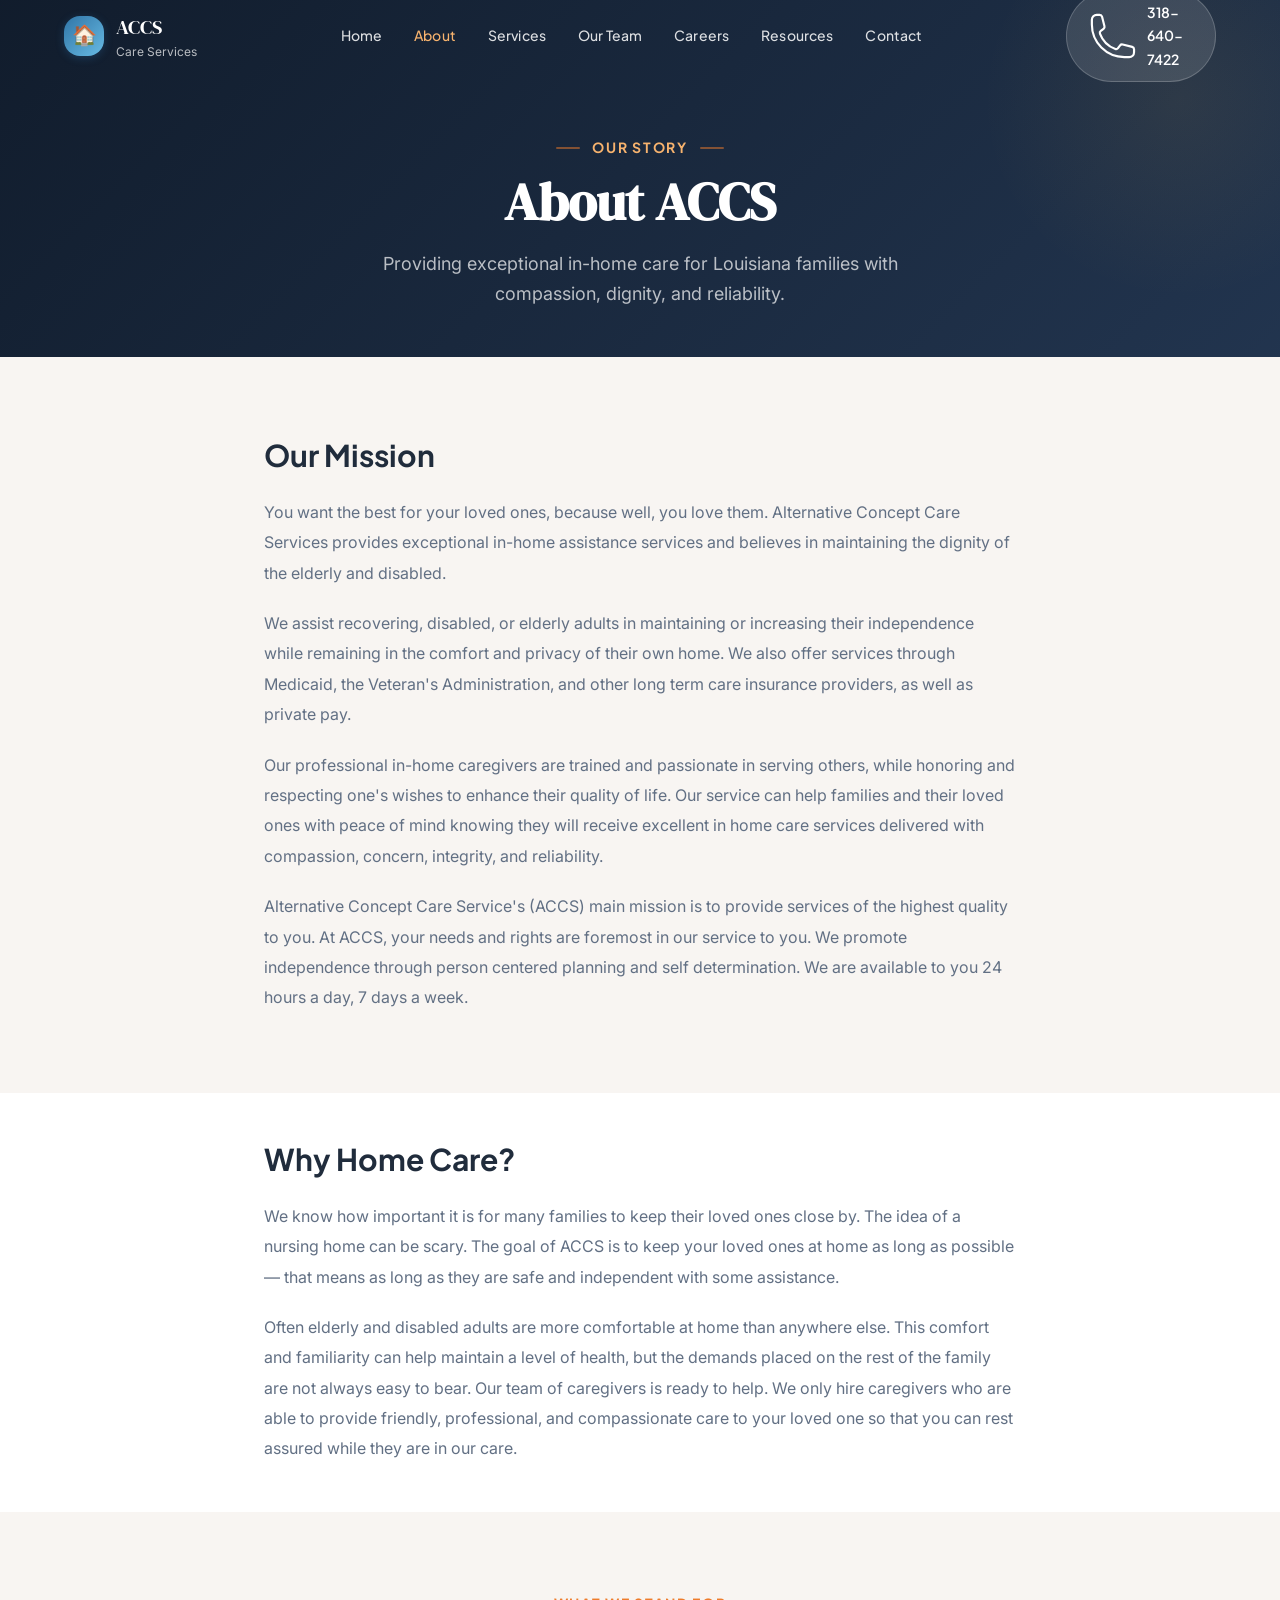
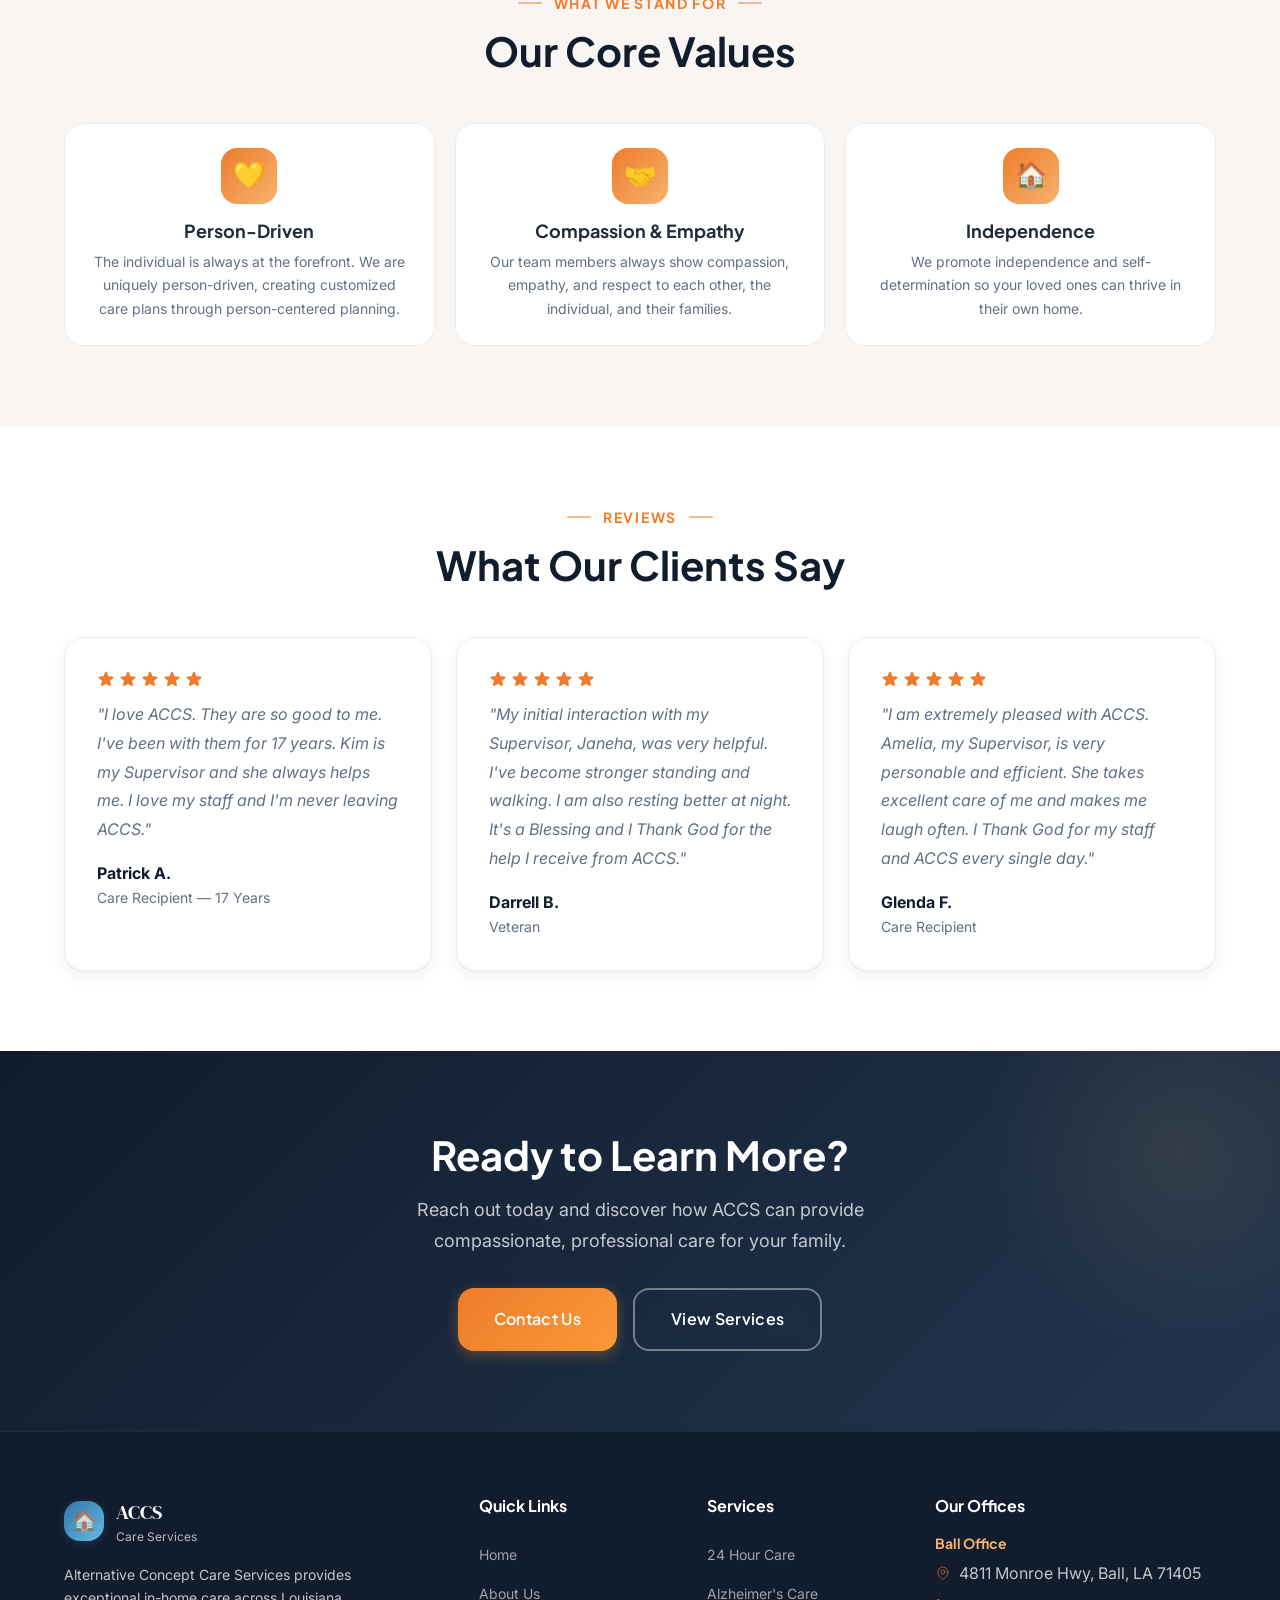
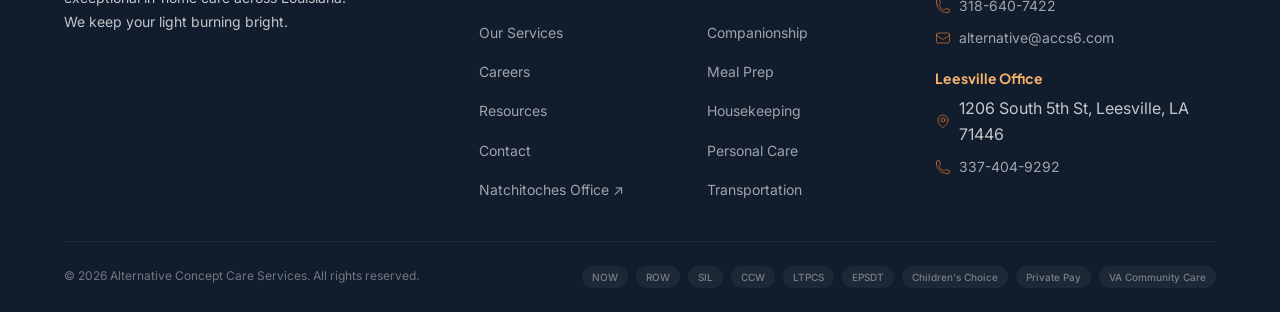
==== about.html @ 445f3207 "ACCS world-class web app rebuild - Lighthouse Warmth design system" ====
<!DOCTYPE html>
<html lang="en">
<head>
  <meta charset="UTF-8">
  <meta name="viewport" content="width=device-width, initial-scale=1.0, viewport-fit=cover">
  <meta name="apple-mobile-web-app-capable" content="yes">
  <meta name="apple-mobile-web-app-status-bar-style" content="black-translucent">
  <meta name="theme-color" content="#0f172a">
  <meta name="description" content="Learn about Alternative Concept Care Services — our mission, values, and commitment to providing exceptional in-home care across Louisiana.">
  <title>About Us | ACCS — Alternative Concept Care Services</title>
  <link rel="stylesheet" href="css/index.css">
  <link rel="stylesheet" href="css/components.css">
  <style>
    .ripple { position: absolute; border-radius: 50%; background: rgba(255,255,255,0.3); transform: scale(0); animation: ripple-anim 0.6s ease-out; pointer-events: none; }
    @keyframes ripple-anim { to { transform: scale(4); opacity: 0; } }
    .stagger-in { animation: fadeInUp 0.5s var(--ease-out) both; }
  </style>
</head>
<body>

  <!-- Page Hero -->
  <section class="page-hero">
    <div class="container">
      <div class="section-label" style="color: var(--warmth-light); justify-content: center;">Our Story</div>
      <h1>About ACCS</h1>
      <p>Providing exceptional in-home care for Louisiana families with compassion, dignity, and reliability.</p>
    </div>
  </section>

  <!-- Mission -->
  <section class="section">
    <div class="container" style="max-width: 800px;">
      <div class="reveal">
        <h2 style="font-size: var(--text-3xl); margin-bottom: var(--space-6);">Our Mission</h2>
        <p style="color: var(--text-secondary); line-height: 1.9; margin-bottom: var(--space-5);">
          You want the best for your loved ones, because well, you love them. Alternative Concept Care Services provides exceptional in-home assistance services and believes in maintaining the dignity of the elderly and disabled.
        </p>
        <p style="color: var(--text-secondary); line-height: 1.9; margin-bottom: var(--space-5);">
          We assist recovering, disabled, or elderly adults in maintaining or increasing their independence while remaining in the comfort and privacy of their own home. We also offer services through Medicaid, the Veteran's Administration, and other long term care insurance providers, as well as private pay.
        </p>
        <p style="color: var(--text-secondary); line-height: 1.9; margin-bottom: var(--space-5);">
          Our professional in-home caregivers are trained and passionate in serving others, while honoring and respecting one's wishes to enhance their quality of life. Our service can help families and their loved ones with peace of mind knowing they will receive excellent in home care services delivered with compassion, concern, integrity, and reliability.
        </p>
        <p style="color: var(--text-secondary); line-height: 1.9;">
          Alternative Concept Care Service's (ACCS) main mission is to provide services of the highest quality to you. At ACCS, your needs and rights are foremost in our service to you. We promote independence through person centered planning and self determination. We are available to you 24 hours a day, 7 days a week.
        </p>
      </div>
    </div>
  </section>

  <!-- Informational -->
  <section class="section-sm" style="background: var(--white);">
    <div class="container" style="max-width: 800px;">
      <div class="reveal">
        <h2 style="font-size: var(--text-3xl); margin-bottom: var(--space-6);">Why Home Care?</h2>
        <p style="color: var(--text-secondary); line-height: 1.9; margin-bottom: var(--space-5);">
          We know how important it is for many families to keep their loved ones close by. The idea of a nursing home can be scary. The goal of ACCS is to keep your loved ones at home as long as possible — that means as long as they are safe and independent with some assistance.
        </p>
        <p style="color: var(--text-secondary); line-height: 1.9;">
          Often elderly and disabled adults are more comfortable at home than anywhere else. This comfort and familiarity can help maintain a level of health, but the demands placed on the rest of the family are not always easy to bear. Our team of caregivers is ready to help. We only hire caregivers who are able to provide friendly, professional, and compassionate care to your loved one so that you can rest assured while they are in our care.
        </p>
      </div>
    </div>
  </section>

  <!-- Values -->
  <section class="section">
    <div class="container">
      <div class="section-header reveal">
        <div class="section-label">What We Stand For</div>
        <h2 class="section-title">Our Core Values</h2>
      </div>
      <div class="values-grid stagger-grid">
        <div class="value-card">
          <div class="value-icon">💛</div>
          <h3>Person-Driven</h3>
          <p>The individual is always at the forefront. We are uniquely person-driven, creating customized care plans through person-centered planning.</p>
        </div>
        <div class="value-card">
          <div class="value-icon">🤝</div>
          <h3>Compassion &amp; Empathy</h3>
          <p>Our team members always show compassion, empathy, and respect to each other, the individual, and their families.</p>
        </div>
        <div class="value-card">
          <div class="value-icon">🏠</div>
          <h3>Independence</h3>
          <p>We promote independence and self-determination so your loved ones can thrive in their own home.</p>
        </div>
      </div>
    </div>
  </section>

  <!-- Client Reviews -->
  <section class="section" style="background: var(--white);">
    <div class="container">
      <div class="section-header reveal">
        <div class="section-label">Reviews</div>
        <h2 class="section-title">What Our Clients Say</h2>
      </div>

      <div style="display: grid; grid-template-columns: repeat(auto-fit, minmax(300px, 1fr)); gap: var(--space-6);">
        <div class="card reveal">
          <div class="testimonial-stars" style="justify-content: flex-start; margin-bottom: var(--space-3);">
            <svg xmlns="http://www.w3.org/2000/svg" viewBox="0 0 24 24" fill="currentColor" width="18" height="18" style="color: var(--warmth);"><path d="M10.788 3.21c.448-1.077 1.976-1.077 2.424 0l2.082 5.007 5.404.433c1.164.093 1.636 1.545.749 2.305l-4.117 3.527 1.257 5.273c.271 1.136-.964 2.033-1.96 1.425L12 18.354 7.373 21.18c-.996.608-2.231-.29-1.96-1.425l1.257-5.273-4.117-3.527c-.887-.76-.415-2.212.749-2.305l5.404-.433 2.082-5.006z"/></svg>
            <svg xmlns="http://www.w3.org/2000/svg" viewBox="0 0 24 24" fill="currentColor" width="18" height="18" style="color: var(--warmth);"><path d="M10.788 3.21c.448-1.077 1.976-1.077 2.424 0l2.082 5.007 5.404.433c1.164.093 1.636 1.545.749 2.305l-4.117 3.527 1.257 5.273c.271 1.136-.964 2.033-1.96 1.425L12 18.354 7.373 21.18c-.996.608-2.231-.29-1.96-1.425l1.257-5.273-4.117-3.527c-.887-.76-.415-2.212.749-2.305l5.404-.433 2.082-5.006z"/></svg>
            <svg xmlns="http://www.w3.org/2000/svg" viewBox="0 0 24 24" fill="currentColor" width="18" height="18" style="color: var(--warmth);"><path d="M10.788 3.21c.448-1.077 1.976-1.077 2.424 0l2.082 5.007 5.404.433c1.164.093 1.636 1.545.749 2.305l-4.117 3.527 1.257 5.273c.271 1.136-.964 2.033-1.96 1.425L12 18.354 7.373 21.18c-.996.608-2.231-.29-1.96-1.425l1.257-5.273-4.117-3.527c-.887-.76-.415-2.212.749-2.305l5.404-.433 2.082-5.006z"/></svg>
            <svg xmlns="http://www.w3.org/2000/svg" viewBox="0 0 24 24" fill="currentColor" width="18" height="18" style="color: var(--warmth);"><path d="M10.788 3.21c.448-1.077 1.976-1.077 2.424 0l2.082 5.007 5.404.433c1.164.093 1.636 1.545.749 2.305l-4.117 3.527 1.257 5.273c.271 1.136-.964 2.033-1.96 1.425L12 18.354 7.373 21.18c-.996.608-2.231-.29-1.96-1.425l1.257-5.273-4.117-3.527c-.887-.76-.415-2.212.749-2.305l5.404-.433 2.082-5.006z"/></svg>
            <svg xmlns="http://www.w3.org/2000/svg" viewBox="0 0 24 24" fill="currentColor" width="18" height="18" style="color: var(--warmth);"><path d="M10.788 3.21c.448-1.077 1.976-1.077 2.424 0l2.082 5.007 5.404.433c1.164.093 1.636 1.545.749 2.305l-4.117 3.527 1.257 5.273c.271 1.136-.964 2.033-1.96 1.425L12 18.354 7.373 21.18c-.996.608-2.231-.29-1.96-1.425l1.257-5.273-4.117-3.527c-.887-.76-.415-2.212.749-2.305l5.404-.433 2.082-5.006z"/></svg>
          </div>
          <p style="font-style: italic; color: var(--text-secondary); line-height: 1.8; margin-bottom: var(--space-4);">"I love ACCS. They are so good to me. I've been with them for 17 years. Kim is my Supervisor and she always helps me. I love my staff and I'm never leaving ACCS."</p>
          <p style="font-weight: 700; color: var(--navy-deep);">Patrick A.</p>
          <p style="font-size: var(--text-sm); color: var(--text-secondary);">Care Recipient — 17 Years</p>
        </div>

        <div class="card reveal reveal-delay-1">
          <div class="testimonial-stars" style="justify-content: flex-start; margin-bottom: var(--space-3);">
            <svg xmlns="http://www.w3.org/2000/svg" viewBox="0 0 24 24" fill="currentColor" width="18" height="18" style="color: var(--warmth);"><path d="M10.788 3.21c.448-1.077 1.976-1.077 2.424 0l2.082 5.007 5.404.433c1.164.093 1.636 1.545.749 2.305l-4.117 3.527 1.257 5.273c.271 1.136-.964 2.033-1.96 1.425L12 18.354 7.373 21.18c-.996.608-2.231-.29-1.96-1.425l1.257-5.273-4.117-3.527c-.887-.76-.415-2.212.749-2.305l5.404-.433 2.082-5.006z"/></svg>
            <svg xmlns="http://www.w3.org/2000/svg" viewBox="0 0 24 24" fill="currentColor" width="18" height="18" style="color: var(--warmth);"><path d="M10.788 3.21c.448-1.077 1.976-1.077 2.424 0l2.082 5.007 5.404.433c1.164.093 1.636 1.545.749 2.305l-4.117 3.527 1.257 5.273c.271 1.136-.964 2.033-1.96 1.425L12 18.354 7.373 21.18c-.996.608-2.231-.29-1.96-1.425l1.257-5.273-4.117-3.527c-.887-.76-.415-2.212.749-2.305l5.404-.433 2.082-5.006z"/></svg>
            <svg xmlns="http://www.w3.org/2000/svg" viewBox="0 0 24 24" fill="currentColor" width="18" height="18" style="color: var(--warmth);"><path d="M10.788 3.21c.448-1.077 1.976-1.077 2.424 0l2.082 5.007 5.404.433c1.164.093 1.636 1.545.749 2.305l-4.117 3.527 1.257 5.273c.271 1.136-.964 2.033-1.96 1.425L12 18.354 7.373 21.18c-.996.608-2.231-.29-1.96-1.425l1.257-5.273-4.117-3.527c-.887-.76-.415-2.212.749-2.305l5.404-.433 2.082-5.006z"/></svg>
            <svg xmlns="http://www.w3.org/2000/svg" viewBox="0 0 24 24" fill="currentColor" width="18" height="18" style="color: var(--warmth);"><path d="M10.788 3.21c.448-1.077 1.976-1.077 2.424 0l2.082 5.007 5.404.433c1.164.093 1.636 1.545.749 2.305l-4.117 3.527 1.257 5.273c.271 1.136-.964 2.033-1.96 1.425L12 18.354 7.373 21.18c-.996.608-2.231-.29-1.96-1.425l1.257-5.273-4.117-3.527c-.887-.76-.415-2.212.749-2.305l5.404-.433 2.082-5.006z"/></svg>
            <svg xmlns="http://www.w3.org/2000/svg" viewBox="0 0 24 24" fill="currentColor" width="18" height="18" style="color: var(--warmth);"><path d="M10.788 3.21c.448-1.077 1.976-1.077 2.424 0l2.082 5.007 5.404.433c1.164.093 1.636 1.545.749 2.305l-4.117 3.527 1.257 5.273c.271 1.136-.964 2.033-1.96 1.425L12 18.354 7.373 21.18c-.996.608-2.231-.29-1.96-1.425l1.257-5.273-4.117-3.527c-.887-.76-.415-2.212.749-2.305l5.404-.433 2.082-5.006z"/></svg>
          </div>
          <p style="font-style: italic; color: var(--text-secondary); line-height: 1.8; margin-bottom: var(--space-4);">"My initial interaction with my Supervisor, Janeha, was very helpful. I've become stronger standing and walking. I am also resting better at night. It's a Blessing and I Thank God for the help I receive from ACCS."</p>
          <p style="font-weight: 700; color: var(--navy-deep);">Darrell B.</p>
          <p style="font-size: var(--text-sm); color: var(--text-secondary);">Veteran</p>
        </div>

        <div class="card reveal reveal-delay-2">
          <div class="testimonial-stars" style="justify-content: flex-start; margin-bottom: var(--space-3);">
            <svg xmlns="http://www.w3.org/2000/svg" viewBox="0 0 24 24" fill="currentColor" width="18" height="18" style="color: var(--warmth);"><path d="M10.788 3.21c.448-1.077 1.976-1.077 2.424 0l2.082 5.007 5.404.433c1.164.093 1.636 1.545.749 2.305l-4.117 3.527 1.257 5.273c.271 1.136-.964 2.033-1.96 1.425L12 18.354 7.373 21.18c-.996.608-2.231-.29-1.96-1.425l1.257-5.273-4.117-3.527c-.887-.76-.415-2.212.749-2.305l5.404-.433 2.082-5.006z"/></svg>
            <svg xmlns="http://www.w3.org/2000/svg" viewBox="0 0 24 24" fill="currentColor" width="18" height="18" style="color: var(--warmth);"><path d="M10.788 3.21c.448-1.077 1.976-1.077 2.424 0l2.082 5.007 5.404.433c1.164.093 1.636 1.545.749 2.305l-4.117 3.527 1.257 5.273c.271 1.136-.964 2.033-1.96 1.425L12 18.354 7.373 21.18c-.996.608-2.231-.29-1.96-1.425l1.257-5.273-4.117-3.527c-.887-.76-.415-2.212.749-2.305l5.404-.433 2.082-5.006z"/></svg>
            <svg xmlns="http://www.w3.org/2000/svg" viewBox="0 0 24 24" fill="currentColor" width="18" height="18" style="color: var(--warmth);"><path d="M10.788 3.21c.448-1.077 1.976-1.077 2.424 0l2.082 5.007 5.404.433c1.164.093 1.636 1.545.749 2.305l-4.117 3.527 1.257 5.273c.271 1.136-.964 2.033-1.96 1.425L12 18.354 7.373 21.18c-.996.608-2.231-.29-1.96-1.425l1.257-5.273-4.117-3.527c-.887-.76-.415-2.212.749-2.305l5.404-.433 2.082-5.006z"/></svg>
            <svg xmlns="http://www.w3.org/2000/svg" viewBox="0 0 24 24" fill="currentColor" width="18" height="18" style="color: var(--warmth);"><path d="M10.788 3.21c.448-1.077 1.976-1.077 2.424 0l2.082 5.007 5.404.433c1.164.093 1.636 1.545.749 2.305l-4.117 3.527 1.257 5.273c.271 1.136-.964 2.033-1.96 1.425L12 18.354 7.373 21.18c-.996.608-2.231-.29-1.96-1.425l1.257-5.273-4.117-3.527c-.887-.76-.415-2.212.749-2.305l5.404-.433 2.082-5.006z"/></svg>
            <svg xmlns="http://www.w3.org/2000/svg" viewBox="0 0 24 24" fill="currentColor" width="18" height="18" style="color: var(--warmth);"><path d="M10.788 3.21c.448-1.077 1.976-1.077 2.424 0l2.082 5.007 5.404.433c1.164.093 1.636 1.545.749 2.305l-4.117 3.527 1.257 5.273c.271 1.136-.964 2.033-1.96 1.425L12 18.354 7.373 21.18c-.996.608-2.231-.29-1.96-1.425l1.257-5.273-4.117-3.527c-.887-.76-.415-2.212.749-2.305l5.404-.433 2.082-5.006z"/></svg>
          </div>
          <p style="font-style: italic; color: var(--text-secondary); line-height: 1.8; margin-bottom: var(--space-4);">"I am extremely pleased with ACCS. Amelia, my Supervisor, is very personable and efficient. She takes excellent care of me and makes me laugh often. I Thank God for my staff and ACCS every single day."</p>
          <p style="font-weight: 700; color: var(--navy-deep);">Glenda F.</p>
          <p style="font-size: var(--text-sm); color: var(--text-secondary);">Care Recipient</p>
        </div>
      </div>
    </div>
  </section>

  <!-- CTA -->
  <section class="section cta-section">
    <div class="container">
      <div class="cta-content reveal">
        <h2>Ready to Learn More?</h2>
        <p>Reach out today and discover how ACCS can provide compassionate, professional care for your family.</p>
        <div class="cta-actions">
          <a href="contact.html" class="btn btn-primary btn-lg">Contact Us</a>
          <a href="services.html" class="btn btn-outline btn-lg">View Services</a>
        </div>
      </div>
    </div>
  </section>

  <script src="js/components.js"></script>
  <script src="js/animations.js"></script>
  <script src="js/app.js"></script>
</body>
</html>
---- css/index.css ----
/* ========================================================================
   ACCS Design System — "Lighthouse Warmth"
   Alternative Concept Care Services
   ======================================================================== */

/* ── Google Fonts ──────────────────────────────────────────────────────── */
@import url('https://fonts.googleapis.com/css2?family=DM+Serif+Display:ital@0;1&family=Inter:wght@300;400;500;600;700&family=Plus+Jakarta+Sans:wght@400;500;600;700;800&display=swap');

/* ── Design Tokens ─────────────────────────────────────────────────────── */
:root {
  /* Color Palette */
  --navy-deep:       hsl(215, 45%, 12%);
  --navy:            hsl(215, 40%, 22%);
  --navy-mid:        hsl(215, 38%, 30%);
  --ocean:           hsl(205, 55%, 42%);
  --ocean-light:     hsl(205, 55%, 52%);
  --sky:             hsl(200, 70%, 65%);
  --sky-light:       hsl(200, 70%, 80%);
  --warmth:          hsl(25, 85%, 55%);
  --warmth-light:    hsl(30, 90%, 70%);
  --warmth-glow:     hsl(30, 95%, 60%);
  --cream:           hsl(35, 30%, 96%);
  --cream-warm:      hsl(30, 25%, 93%);
  --white:           hsl(0, 0%, 100%);
  --text-primary:    hsl(215, 30%, 18%);
  --text-secondary:  hsl(215, 15%, 45%);
  --text-light:      hsl(215, 10%, 60%);
  --border:          hsl(215, 15%, 88%);
  --border-light:    hsl(215, 10%, 93%);
  --success:         hsl(155, 60%, 40%);
  --error:           hsl(0, 70%, 55%);

  /* Surfaces */
  --surface-glass:   rgba(255, 255, 255, 0.72);
  --surface-glass-dark: rgba(15, 23, 42, 0.75);
  --surface-card:    var(--white);
  --surface-page:    var(--cream);

  /* Typography */
  --font-display:    'DM Serif Display', Georgia, serif;
  --font-heading:    'Plus Jakarta Sans', system-ui, -apple-system, sans-serif;
  --font-body:       'Inter', system-ui, -apple-system, sans-serif;

  /* Type Scale (fluid) */
  --text-xs:    clamp(0.7rem, 0.65rem + 0.25vw, 0.75rem);
  --text-sm:    clamp(0.8rem, 0.75rem + 0.25vw, 0.875rem);
  --text-base:  clamp(0.9rem, 0.85rem + 0.25vw, 1rem);
  --text-lg:    clamp(1rem, 0.95rem + 0.35vw, 1.125rem);
  --text-xl:    clamp(1.15rem, 1rem + 0.5vw, 1.25rem);
  --text-2xl:   clamp(1.35rem, 1.1rem + 0.8vw, 1.5rem);
  --text-3xl:   clamp(1.6rem, 1.2rem + 1.2vw, 1.875rem);
  --text-4xl:   clamp(2rem, 1.4rem + 1.8vw, 2.5rem);
  --text-5xl:   clamp(2.5rem, 1.6rem + 2.5vw, 3.25rem);
  --text-hero:  clamp(2.8rem, 1.8rem + 3vw, 4rem);

  /* Spacing */
  --space-1:  0.25rem;
  --space-2:  0.5rem;
  --space-3:  0.75rem;
  --space-4:  1rem;
  --space-5:  1.25rem;
  --space-6:  1.5rem;
  --space-8:  2rem;
  --space-10: 2.5rem;
  --space-12: 3rem;
  --space-16: 4rem;
  --space-20: 5rem;
  --space-24: 6rem;

  /* Borders */
  --radius-sm:  0.375rem;
  --radius-md:  0.625rem;
  --radius-lg:  1rem;
  --radius-xl:  1.25rem;
  --radius-2xl: 1.5rem;
  --radius-full: 9999px;

  /* Shadows */
  --shadow-xs:   0 1px 2px rgba(0,0,0,0.04);
  --shadow-sm:   0 1px 3px rgba(0,0,0,0.06), 0 1px 2px rgba(0,0,0,0.04);
  --shadow-md:   0 4px 6px -1px rgba(0,0,0,0.07), 0 2px 4px -1px rgba(0,0,0,0.04);
  --shadow-lg:   0 10px 15px -3px rgba(0,0,0,0.08), 0 4px 6px -2px rgba(0,0,0,0.04);
  --shadow-xl:   0 20px 25px -5px rgba(0,0,0,0.08), 0 10px 10px -5px rgba(0,0,0,0.03);
  --shadow-2xl:  0 25px 50px -12px rgba(0,0,0,0.15);
  --shadow-glow: 0 0 30px rgba(230, 140, 50, 0.2);
  --shadow-card: 0 1px 3px rgba(0,0,0,0.04), 0 6px 16px rgba(0,0,0,0.06);

  /* Transitions */
  --ease-out:   cubic-bezier(0.16, 1, 0.3, 1);
  --ease-in-out: cubic-bezier(0.65, 0, 0.35, 1);
  --ease-spring: cubic-bezier(0.34, 1.56, 0.64, 1);
  --duration-fast: 150ms;
  --duration-base: 250ms;
  --duration-slow: 400ms;
  --duration-slower: 600ms;

  /* Z-Index */
  --z-base:    1;
  --z-dropdown: 100;
  --z-sticky:  200;
  --z-overlay: 300;
  --z-modal:   400;
  --z-toast:   500;

  /* Layout */
  --container-max: 1200px;
  --container-narrow: 800px;
  --header-height: 72px;
  --tab-bar-height: 76px;
}

/* ── CSS Reset ─────────────────────────────────────────────────────────── */
*,
*::before,
*::after {
  margin: 0;
  padding: 0;
  box-sizing: border-box;
}

html {
  scroll-behavior: smooth;
  -webkit-text-size-adjust: 100%;
  -webkit-tap-highlight-color: transparent;
  scroll-padding-top: calc(var(--header-height) + 16px);
}

body {
  font-family: var(--font-body);
  font-size: var(--text-base);
  line-height: 1.65;
  color: var(--text-primary);
  background: var(--surface-page);
  -webkit-font-smoothing: antialiased;
  -moz-osx-font-smoothing: grayscale;
  overflow-x: hidden;
  min-height: 100vh;
  min-height: 100dvh;
}

/* Safe areas for notched devices */
body {
  padding-top: env(safe-area-inset-top);
  padding-left: env(safe-area-inset-left);
  padding-right: env(safe-area-inset-right);
}

img, video, svg {
  display: block;
  max-width: 100%;
  height: auto;
}

a {
  color: inherit;
  text-decoration: none;
}

button, input, textarea, select {
  font: inherit;
  color: inherit;
  border: none;
  background: none;
  outline: none;
}

button {
  cursor: pointer;
}

ul, ol {
  list-style: none;
}

h1, h2, h3, h4, h5, h6 {
  font-family: var(--font-heading);
  font-weight: 700;
  line-height: 1.2;
  color: var(--text-primary);
}

/* ── Typography ────────────────────────────────────────────────────────── */
.text-display {
  font-family: var(--font-display);
  font-weight: 400;
}

.text-brand {
  font-family: var(--font-display);
  background: linear-gradient(135deg, var(--ocean) 0%, var(--sky) 100%);
  -webkit-background-clip: text;
  -webkit-text-fill-color: transparent;
  background-clip: text;
}

.text-gradient {
  background: linear-gradient(135deg, var(--warmth) 0%, var(--warmth-light) 100%);
  -webkit-background-clip: text;
  -webkit-text-fill-color: transparent;
  background-clip: text;
}

/* ── Layout Utilities ──────────────────────────────────────────────────── */
.container {
  width: 100%;
  max-width: var(--container-max);
  margin: 0 auto;
  padding: 0 var(--space-6);
}

.container-narrow {
  max-width: var(--container-narrow);
}

.section {
  padding: var(--space-20) 0;
}

.section-sm {
  padding: var(--space-12) 0;
}

.section-lg {
  padding: var(--space-24) 0;
}

/* ── Section Header ────────────────────────────────────────────────────── */
.section-header {
  text-align: center;
  max-width: 680px;
  margin: 0 auto var(--space-12);
}

.section-label {
  font-family: var(--font-heading);
  font-size: var(--text-sm);
  font-weight: 700;
  text-transform: uppercase;
  letter-spacing: 0.12em;
  color: var(--warmth);
  margin-bottom: var(--space-3);
  display: flex;
  align-items: center;
  justify-content: center;
  gap: var(--space-3);
}

.section-label::before,
.section-label::after {
  content: '';
  width: 24px;
  height: 2px;
  background: var(--warmth);
  border-radius: 2px;
  opacity: 0.5;
}

.section-title {
  font-size: var(--text-4xl);
  margin-bottom: var(--space-4);
  color: var(--navy-deep);
}

.section-subtitle {
  font-size: var(--text-lg);
  color: var(--text-secondary);
  max-width: 540px;
  margin: 0 auto;
  line-height: 1.7;
}

/* Light section header for dark backgrounds */
.section-header-light .section-title {
  color: var(--white);
}

.section-header-light .section-subtitle {
  color: var(--sky-light);
}

/* ── Buttons ───────────────────────────────────────────────────────────── */
.btn {
  display: inline-flex;
  align-items: center;
  justify-content: center;
  gap: var(--space-2);
  padding: 14px 28px;
  font-family: var(--font-heading);
  font-size: var(--text-sm);
  font-weight: 600;
  letter-spacing: 0.02em;
  border-radius: var(--radius-lg);
  transition: all var(--duration-base) var(--ease-out);
  position: relative;
  overflow: hidden;
  min-height: 48px;
  white-space: nowrap;
}

.btn::after {
  content: '';
  position: absolute;
  inset: 0;
  background: white;
  opacity: 0;
  transition: opacity var(--duration-fast);
}

.btn:active::after {
  opacity: 0.15;
}

.btn-primary {
  background: linear-gradient(135deg, var(--warmth) 0%, var(--warmth-glow) 100%);
  color: var(--white);
  box-shadow: 0 4px 14px rgba(230, 140, 50, 0.35);
}

.btn-primary:hover {
  transform: translateY(-2px);
  box-shadow: 0 6px 20px rgba(230, 140, 50, 0.45);
}

.btn-secondary {
  background: var(--navy);
  color: var(--white);
  box-shadow: var(--shadow-md);
}

.btn-secondary:hover {
  background: var(--navy-mid);
  transform: translateY(-2px);
  box-shadow: var(--shadow-lg);
}

.btn-outline {
  border: 2px solid rgba(255, 255, 255, 0.4);
  color: var(--white);
  backdrop-filter: blur(8px);
}

.btn-outline:hover {
  border-color: var(--white);
  background: rgba(255, 255, 255, 0.1);
  transform: translateY(-2px);
}

.btn-outline-dark {
  border: 2px solid var(--border);
  color: var(--text-primary);
}

.btn-outline-dark:hover {
  border-color: var(--ocean);
  color: var(--ocean);
  transform: translateY(-2px);
}

.btn-ghost {
  color: var(--ocean);
  padding: 14px 16px;
}

.btn-ghost:hover {
  background: rgba(45, 120, 180, 0.08);
}

.btn-sm {
  padding: 10px 20px;
  font-size: var(--text-xs);
  min-height: 40px;
}

.btn-lg {
  padding: 16px 36px;
  font-size: var(--text-base);
  min-height: 54px;
}

.btn-icon {
  width: 48px;
  height: 48px;
  padding: 0;
  border-radius: var(--radius-full);
}

/* ── Cards ─────────────────────────────────────────────────────────────── */
.card {
  background: var(--surface-card);
  border-radius: var(--radius-xl);
  padding: var(--space-8);
  box-shadow: var(--shadow-card);
  transition: all var(--duration-base) var(--ease-out);
  border: 1px solid var(--border-light);
}

.card:hover {
  transform: translateY(-4px);
  box-shadow: var(--shadow-xl);
}

.card-glass {
  background: var(--surface-glass);
  backdrop-filter: blur(20px);
  -webkit-backdrop-filter: blur(20px);
  border: 1px solid rgba(255, 255, 255, 0.2);
}

.card-dark {
  background: var(--navy);
  border-color: rgba(255, 255, 255, 0.08);
  color: var(--white);
}

/* ── Forms ─────────────────────────────────────────────────────────────── */
.form-group {
  margin-bottom: var(--space-5);
}

.form-label {
  display: block;
  font-family: var(--font-heading);
  font-size: var(--text-sm);
  font-weight: 600;
  color: var(--text-primary);
  margin-bottom: var(--space-2);
}

.form-input,
.form-textarea,
.form-select {
  width: 100%;
  padding: 14px 16px;
  font-size: var(--text-base);
  background: var(--white);
  border: 2px solid var(--border);
  border-radius: var(--radius-lg);
  transition: all var(--duration-fast);
  -webkit-appearance: none;
  appearance: none;
}

.form-input:focus,
.form-textarea:focus,
.form-select:focus {
  border-color: var(--ocean);
  box-shadow: 0 0 0 4px rgba(45, 120, 180, 0.12);
}

.form-textarea {
  resize: vertical;
  min-height: 120px;
}

.form-select {
  background-image: url("data:image/svg+xml,%3Csvg xmlns='http://www.w3.org/2000/svg' width='24' height='24' viewBox='0 0 24 24' fill='none' stroke='%236b7280' stroke-width='2' stroke-linecap='round' stroke-linejoin='round'%3E%3Cpath d='m6 9 6 6 6-6'/%3E%3C/svg%3E");
  background-repeat: no-repeat;
  background-position: right 12px center;
  background-size: 18px;
  padding-right: 42px;
}

/* ── Animations ────────────────────────────────────────────────────────── */
@keyframes fadeInUp {
  from {
    opacity: 0;
    transform: translateY(24px);
  }
  to {
    opacity: 1;
    transform: translateY(0);
  }
}

@keyframes fadeIn {
  from { opacity: 0; }
  to { opacity: 1; }
}

@keyframes slideInRight {
  from {
    opacity: 0;
    transform: translateX(40px);
  }
  to {
    opacity: 1;
    transform: translateX(0);
  }
}

@keyframes pulse-glow {
  0%, 100% {
    box-shadow: 0 0 20px rgba(230, 140, 50, 0.2);
  }
  50% {
    box-shadow: 0 0 40px rgba(230, 140, 50, 0.4);
  }
}

@keyframes beacon {
  0%, 100% {
    opacity: 0.3;
    transform: scale(1);
  }
  50% {
    opacity: 0.6;
    transform: scale(1.1);
  }
}

@keyframes float {
  0%, 100% { transform: translateY(0); }
  50% { transform: translateY(-8px); }
}

@keyframes count-up {
  from { opacity: 0; transform: translateY(10px); }
  to { opacity: 1; transform: translateY(0); }
}

/* Reveal on scroll */
.reveal {
  opacity: 0;
  transform: translateY(30px);
  transition: opacity var(--duration-slower) var(--ease-out),
              transform var(--duration-slower) var(--ease-out);
}

.reveal.revealed {
  opacity: 1;
  transform: translateY(0);
}

.reveal-delay-1 { transition-delay: 100ms; }
.reveal-delay-2 { transition-delay: 200ms; }
.reveal-delay-3 { transition-delay: 300ms; }
.reveal-delay-4 { transition-delay: 400ms; }
.reveal-delay-5 { transition-delay: 500ms; }
.reveal-delay-6 { transition-delay: 600ms; }

/* ── Utility Classes ───────────────────────────────────────────────────── */
.sr-only {
  position: absolute;
  width: 1px;
  height: 1px;
  padding: 0;
  margin: -1px;
  overflow: hidden;
  clip: rect(0, 0, 0, 0);
  white-space: nowrap;
  border: 0;
}

.text-center { text-align: center; }
.text-left { text-align: left; }

.flex { display: flex; }
.flex-col { flex-direction: column; }
.flex-wrap { flex-wrap: wrap; }
.items-center { align-items: center; }
.justify-center { justify-content: center; }
.justify-between { justify-content: space-between; }
.gap-2 { gap: var(--space-2); }
.gap-3 { gap: var(--space-3); }
.gap-4 { gap: var(--space-4); }
.gap-6 { gap: var(--space-6); }
.gap-8 { gap: var(--space-8); }

/* ── Responsive Breakpoints ────────────────────────────────────────────── */
/* Mobile-first: base styles are mobile
   sm: 480px  — larger phones
   md: 768px  — tablets / landscape phones
   lg: 1024px — small desktops
   xl: 1280px — large desktops
*/

/* Bottom bar spacing for mobile */
@media (max-width: 767px) {
  body {
    padding-bottom: calc(var(--tab-bar-height) + env(safe-area-inset-bottom, 0px));
  }
  
  .section {
    padding: var(--space-12) 0;
  }
  
  .container {
    padding: 0 var(--space-4);
  }
}

@media (min-width: 768px) {
  .section {
    padding: var(--space-16) 0;
  }
}

@media (min-width: 1024px) {
  .section {
    padding: var(--space-20) 0;
  }
}
---- css/components.css ----
/* ========================================================================
   ACCS Components — Shared UI Components
   ======================================================================== */

/* ── Header / Desktop Nav ──────────────────────────────────────────────── */
.site-header {
  position: fixed;
  top: 0;
  left: 0;
  right: 0;
  height: var(--header-height);
  z-index: var(--z-sticky);
  transition: all var(--duration-base) var(--ease-out);
}

.site-header.scrolled {
  background: var(--surface-glass);
  backdrop-filter: blur(20px) saturate(180%);
  -webkit-backdrop-filter: blur(20px) saturate(180%);
  border-bottom: 1px solid rgba(255, 255, 255, 0.15);
  box-shadow: var(--shadow-sm);
}

.site-header.scrolled .header-inner {
  height: 60px;
}

.header-inner {
  max-width: var(--container-max);
  margin: 0 auto;
  padding: 0 var(--space-6);
  height: var(--header-height);
  display: flex;
  align-items: center;
  justify-content: space-between;
  transition: height var(--duration-base) var(--ease-out);
}

/* Logo */
.logo {
  display: flex;
  align-items: center;
  gap: var(--space-3);
  z-index: 10;
}

.logo-icon {
  width: 40px;
  height: 40px;
  background: linear-gradient(135deg, var(--ocean) 0%, var(--sky) 100%);
  border-radius: var(--radius-lg);
  display: flex;
  align-items: center;
  justify-content: center;
  font-size: 20px;
  box-shadow: 0 2px 8px rgba(45, 120, 180, 0.3);
}

.logo-text {
  font-family: var(--font-display);
  font-size: var(--text-xl);
  color: var(--white);
  transition: color var(--duration-base);
}

.site-header.scrolled .logo-text {
  color: var(--navy-deep);
}

.logo-sub {
  font-family: var(--font-body);
  font-size: var(--text-xs);
  color: rgba(255, 255, 255, 0.7);
  margin-top: -2px;
  display: block;
  font-weight: 400;
}

.site-header.scrolled .logo-sub {
  color: var(--text-secondary);
}

/* Desktop Navigation */
.desktop-nav {
  display: none;
  align-items: center;
  gap: var(--space-1);
}

.desktop-nav a {
  font-family: var(--font-heading);
  font-size: var(--text-sm);
  font-weight: 500;
  color: rgba(255, 255, 255, 0.85);
  padding: 8px 14px;
  border-radius: var(--radius-md);
  transition: all var(--duration-fast);
  letter-spacing: 0.01em;
}

.desktop-nav a:hover {
  color: var(--white);
  background: rgba(255, 255, 255, 0.1);
}

.desktop-nav a.active {
  color: var(--warmth-light);
}

.site-header.scrolled .desktop-nav a {
  color: var(--text-secondary);
}

.site-header.scrolled .desktop-nav a:hover {
  color: var(--navy-deep);
  background: rgba(0, 0, 0, 0.04);
}

.site-header.scrolled .desktop-nav a.active {
  color: var(--warmth);
}

.header-cta {
  display: none;
}

.header-phone {
  display: none;
}

@media (min-width: 1024px) {
  .desktop-nav {
    display: flex;
  }
  
  .header-cta {
    display: inline-flex;
  }

  .header-phone {
    display: flex;
    align-items: center;
    gap: var(--space-2);
    font-family: var(--font-heading);
    font-size: var(--text-sm);
    font-weight: 600;
    color: var(--white);
    padding: 10px 20px;
    border-radius: var(--radius-full);
    background: rgba(255, 255, 255, 0.12);
    border: 1px solid rgba(255, 255, 255, 0.2);
    transition: all var(--duration-base) var(--ease-out);
  }

  .header-phone:hover {
    background: var(--warmth);
    border-color: var(--warmth);
    box-shadow: 0 4px 14px rgba(230, 140, 50, 0.35);
  }

  .site-header.scrolled .header-phone {
    background: var(--warmth);
    color: var(--white);
    border-color: var(--warmth);
  }

  .site-header.scrolled .header-phone:hover {
    background: var(--warmth-glow);
    transform: translateY(-1px);
  }
}

/* ── Mobile Bottom Tab Bar ─────────────────────────────────────────────── */
.tab-bar {
  position: fixed;
  bottom: 0;
  left: 0;
  right: 0;
  height: var(--tab-bar-height);
  padding-bottom: env(safe-area-inset-bottom, 0px);
  background: var(--surface-glass);
  backdrop-filter: blur(24px) saturate(180%);
  -webkit-backdrop-filter: blur(24px) saturate(180%);
  border-top: 1px solid rgba(0, 0, 0, 0.06);
  z-index: var(--z-sticky);
  display: flex;
  align-items: center;
  justify-content: space-around;
  padding-left: env(safe-area-inset-left, 0px);
  padding-right: env(safe-area-inset-right, 0px);
}

.tab-bar-item {
  display: flex;
  flex-direction: column;
  align-items: center;
  gap: 3px;
  padding: 6px 12px;
  font-size: 10px;
  font-family: var(--font-heading);
  font-weight: 500;
  color: var(--text-light);
  transition: color var(--duration-fast);
  -webkit-tap-highlight-color: transparent;
  min-width: 60px;
  text-decoration: none;
}

.tab-bar-item svg {
  width: 24px;
  height: 24px;
  stroke-width: 1.75;
  transition: all var(--duration-fast);
}

.tab-bar-item.active {
  color: var(--warmth);
}

.tab-bar-item.active svg {
  stroke: var(--warmth);
  filter: drop-shadow(0 0 6px rgba(230, 140, 50, 0.4));
}

@media (min-width: 768px) {
  .tab-bar {
    display: none;
  }
}

/* ── Mobile Floating Call Button ───────────────────────────────────────── */
.fab-call {
  position: fixed;
  bottom: calc(var(--tab-bar-height) + env(safe-area-inset-bottom, 0px) + 16px);
  right: 16px;
  width: 56px;
  height: 56px;
  border-radius: var(--radius-full);
  background: linear-gradient(135deg, var(--warmth) 0%, var(--warmth-glow) 100%);
  color: var(--white);
  display: flex;
  align-items: center;
  justify-content: center;
  box-shadow: 0 4px 20px rgba(230, 140, 50, 0.5);
  z-index: var(--z-sticky);
  animation: pulse-glow 3s infinite;
  transition: transform var(--duration-base) var(--ease-spring);
}

.fab-call:active {
  transform: scale(0.92);
}

.fab-call svg {
  width: 24px;
  height: 24px;
}

@media (min-width: 768px) {
  .fab-call {
    display: none;
  }
}

/* ── Hero Section ──────────────────────────────────────────────────────── */
.hero {
  position: relative;
  min-height: 100vh;
  min-height: 100dvh;
  display: flex;
  align-items: center;
  overflow: hidden;
  background: var(--navy-deep);
}

.hero-bg {
  position: absolute;
  inset: 0;
  z-index: 0;
}

.hero-bg img {
  width: 100%;
  height: 100%;
  object-fit: cover;
  object-position: center 30%;
}

.hero-overlay {
  position: absolute;
  inset: 0;
  background: linear-gradient(
    180deg,
    rgba(15, 23, 42, 0.75) 0%,
    rgba(15, 23, 42, 0.55) 40%,
    rgba(15, 23, 42, 0.7) 70%,
    rgba(15, 23, 42, 0.88) 100%
  );
  z-index: 1;
}

/* Lighthouse beacon effect */
.hero-beacon {
  position: absolute;
  top: 10%;
  right: 15%;
  width: 300px;
  height: 300px;
  border-radius: 50%;
  background: radial-gradient(circle, rgba(230, 180, 80, 0.15) 0%, transparent 70%);
  animation: beacon 4s ease-in-out infinite;
  z-index: 1;
  pointer-events: none;
}

.hero-content {
  position: relative;
  z-index: 2;
  max-width: 680px;
  padding: var(--space-20) 0;
}

.hero-badge {
  display: inline-flex;
  align-items: center;
  gap: var(--space-2);
  background: rgba(255, 255, 255, 0.1);
  backdrop-filter: blur(12px);
  border: 1px solid rgba(255, 255, 255, 0.15);
  border-radius: var(--radius-full);
  padding: 8px 18px;
  font-family: var(--font-heading);
  font-size: var(--text-xs);
  font-weight: 600;
  color: var(--warmth-light);
  letter-spacing: 0.06em;
  text-transform: uppercase;
  margin-bottom: var(--space-6);
  animation: fadeInUp 0.8s var(--ease-out) both;
}

.hero-badge .pulse-dot {
  width: 8px;
  height: 8px;
  background: var(--success);
  border-radius: 50%;
  animation: pulse-glow 2s infinite;
  box-shadow: 0 0 8px rgba(72, 187, 120, 0.6);
}

.hero-title {
  font-family: var(--font-display);
  font-size: var(--text-hero);
  font-weight: 400;
  color: var(--white);
  line-height: 1.1;
  margin-bottom: var(--space-6);
  animation: fadeInUp 0.8s var(--ease-out) 0.1s both;
}

.hero-title .highlight {
  color: var(--warmth-light);
  position: relative;
}

.hero-subtitle {
  font-size: var(--text-lg);
  color: rgba(255, 255, 255, 0.8);
  line-height: 1.7;
  margin-bottom: var(--space-8);
  max-width: 520px;
  animation: fadeInUp 0.8s var(--ease-out) 0.2s both;
}

.hero-actions {
  display: flex;
  flex-wrap: wrap;
  gap: var(--space-4);
  animation: fadeInUp 0.8s var(--ease-out) 0.3s both;
}

@media (max-width: 767px) {
  .hero {
    align-items: flex-end;
  }
  
  .hero-content {
    padding: var(--space-8) 0 var(--space-12);
  }

  .hero-beacon {
    top: 5%;
    right: -10%;
    width: 200px;
    height: 200px;
  }

  .hero-actions {
    flex-direction: column;
  }

  .hero-actions .btn {
    width: 100%;
    justify-content: center;
  }
}

/* ── Trust Bar ─────────────────────────────────────────────────────────── */
.trust-bar {
  background: var(--navy);
  border-bottom: 1px solid rgba(255, 255, 255, 0.06);
}

.trust-bar-inner {
  display: flex;
  justify-content: center;
  gap: var(--space-8);
  padding: var(--space-5) 0;
  overflow-x: auto;
  -webkit-overflow-scrolling: touch;
  scrollbar-width: none;
}

.trust-bar-inner::-webkit-scrollbar {
  display: none;
}

.trust-item {
  display: flex;
  align-items: center;
  gap: var(--space-3);
  white-space: nowrap;
  padding: 0 var(--space-2);
}

.trust-item svg {
  width: 20px;
  height: 20px;
  color: var(--warmth);
  flex-shrink: 0;
}

.trust-item span {
  font-family: var(--font-heading);
  font-size: var(--text-sm);
  font-weight: 500;
  color: rgba(255, 255, 255, 0.85);
}

@media (max-width: 767px) {
  .trust-bar-inner {
    justify-content: flex-start;
    gap: var(--space-6);
    padding: var(--space-4) var(--space-4);
  }
}

/* ── About Section ─────────────────────────────────────────────────────── */
.about-grid {
  display: grid;
  grid-template-columns: 1fr;
  gap: var(--space-12);
  align-items: center;
}

.about-image {
  border-radius: var(--radius-2xl);
  overflow: hidden;
  position: relative;
  box-shadow: var(--shadow-2xl);
}

.about-image img {
  width: 100%;
  height: 400px;
  object-fit: cover;
}

.about-image-badge {
  position: absolute;
  bottom: var(--space-6);
  left: var(--space-6);
  background: var(--surface-glass);
  backdrop-filter: blur(16px);
  border-radius: var(--radius-lg);
  padding: var(--space-4) var(--space-5);
  border: 1px solid rgba(255, 255, 255, 0.3);
}

.about-image-badge .badge-number {
  font-family: var(--font-heading);
  font-size: var(--text-3xl);
  font-weight: 800;
  color: var(--warmth);
  line-height: 1;
}

.about-image-badge .badge-text {
  font-size: var(--text-xs);
  color: var(--white);
  font-weight: 500;
}

.about-text h2 {
  font-size: var(--text-4xl);
  margin-bottom: var(--space-2);
}

.about-text .section-label {
  justify-content: flex-start;
}

.about-text p {
  color: var(--text-secondary);
  margin-bottom: var(--space-6);
  line-height: 1.8;
}

/* Stats */
.about-stats {
  display: grid;
  grid-template-columns: repeat(3, 1fr);
  gap: var(--space-4);
  margin-top: var(--space-8);
}

.stat-card {
  text-align: center;
  padding: var(--space-5);
  background: var(--cream-warm);
  border-radius: var(--radius-lg);
}

.stat-number {
  font-family: var(--font-heading);
  font-size: var(--text-3xl);
  font-weight: 800;
  color: var(--navy);
  line-height: 1;
  margin-bottom: var(--space-1);
}

.stat-label {
  font-size: var(--text-xs);
  font-weight: 500;
  color: var(--text-secondary);
  text-transform: uppercase;
  letter-spacing: 0.05em;
}

@media (min-width: 768px) {
  .about-grid {
    grid-template-columns: 1fr 1fr;
    gap: var(--space-16);
  }

  .about-image img {
    height: 520px;
  }
}

/* ── Services Grid ─────────────────────────────────────────────────────── */
.services-section {
  background: var(--white);
}

.services-grid {
  display: grid;
  grid-template-columns: 1fr;
  gap: var(--space-5);
}

.service-card {
  display: flex;
  align-items: flex-start;
  gap: var(--space-5);
  padding: var(--space-6);
  background: var(--cream);
  border-radius: var(--radius-xl);
  border: 1px solid var(--border-light);
  transition: all var(--duration-base) var(--ease-out);
  cursor: pointer;
}

.service-card:hover {
  transform: translateY(-3px);
  box-shadow: var(--shadow-lg);
  border-color: var(--warmth-light);
}

.service-icon {
  width: 56px;
  height: 56px;
  border-radius: var(--radius-lg);
  background: linear-gradient(135deg, var(--ocean) 0%, var(--sky) 100%);
  display: flex;
  align-items: center;
  justify-content: center;
  flex-shrink: 0;
  color: var(--white);
  font-size: 24px;
  box-shadow: 0 4px 12px rgba(45, 120, 180, 0.25);
}

.service-content h3 {
  font-size: var(--text-lg);
  font-weight: 700;
  margin-bottom: var(--space-2);
  color: var(--navy-deep);
}

.service-content p {
  font-size: var(--text-sm);
  color: var(--text-secondary);
  line-height: 1.6;
  margin-bottom: var(--space-3);
}

.service-link {
  font-family: var(--font-heading);
  font-size: var(--text-sm);
  font-weight: 600;
  color: var(--warmth);
  display: inline-flex;
  align-items: center;
  gap: var(--space-1);
  transition: gap var(--duration-base);
}

.service-card:hover .service-link {
  gap: var(--space-3);
}

@media (min-width: 640px) {
  .services-grid {
    grid-template-columns: repeat(2, 1fr);
  }
}

@media (min-width: 1024px) {
  .services-grid {
    grid-template-columns: repeat(3, 1fr);
    gap: var(--space-6);
  }

  .service-card {
    flex-direction: column;
    text-align: center;
    align-items: center;
    padding: var(--space-8) var(--space-6);
  }
}

/* ── Team Section ──────────────────────────────────────────────────────── */
.team-section {
  background: var(--navy-deep);
  position: relative;
  overflow: hidden;
}

.team-section::before {
  content: '';
  position: absolute;
  top: -50%;
  right: -20%;
  width: 500px;
  height: 500px;
  border-radius: 50%;
  background: radial-gradient(circle, rgba(45, 120, 180, 0.1) 0%, transparent 70%);
  pointer-events: none;
}

.team-scroll {
  display: flex;
  gap: var(--space-5);
  overflow-x: auto;
  -webkit-overflow-scrolling: touch;
  scroll-snap-type: x mandatory;
  scrollbar-width: none;
  padding: var(--space-2) var(--space-4);
  margin: 0 calc(-1 * var(--space-4));
}

.team-scroll::-webkit-scrollbar {
  display: none;
}

.team-card {
  flex: 0 0 200px;
  scroll-snap-align: start;
  text-align: center;
  padding: var(--space-5);
  background: rgba(255, 255, 255, 0.04);
  border-radius: var(--radius-xl);
  border: 1px solid rgba(255, 255, 255, 0.06);
  transition: all var(--duration-base) var(--ease-out);
}

.team-card:hover {
  background: rgba(255, 255, 255, 0.08);
  transform: translateY(-4px);
}

.team-avatar {
  width: 100px;
  height: 100px;
  border-radius: var(--radius-full);
  margin: 0 auto var(--space-4);
  background: linear-gradient(135deg, var(--ocean) 0%, var(--sky) 100%);
  display: flex;
  align-items: center;
  justify-content: center;
  font-family: var(--font-heading);
  font-size: var(--text-2xl);
  font-weight: 700;
  color: var(--white);
  overflow: hidden;
  box-shadow: 0 4px 16px rgba(0, 0, 0, 0.2);
}

.team-avatar img {
  width: 100%;
  height: 100%;
  object-fit: cover;
}

.team-name {
  font-family: var(--font-heading);
  font-size: var(--text-base);
  font-weight: 700;
  color: var(--white);
  margin-bottom: var(--space-1);
}

.team-role {
  font-size: var(--text-xs);
  color: var(--sky-light);
  font-weight: 500;
}

@media (min-width: 768px) {
  .team-scroll {
    display: grid;
    grid-template-columns: repeat(4, 1fr);
    gap: var(--space-5);
    overflow: visible;
    padding: 0;
    margin: 0;
  }

  .team-card {
    flex: none;
  }
}

@media (min-width: 1024px) {
  .team-scroll {
    grid-template-columns: repeat(5, 1fr);
  }
}

/* ── Testimonials ──────────────────────────────────────────────────────── */
.testimonials-section {
  background: linear-gradient(180deg, var(--cream) 0%, var(--white) 100%);
}

.testimonial-carousel {
  position: relative;
  max-width: 800px;
  margin: 0 auto;
}

.testimonial-track {
  overflow: hidden;
  border-radius: var(--radius-2xl);
}

.testimonial-slides {
  display: flex;
  transition: transform var(--duration-slow) var(--ease-out);
}

.testimonial-slide {
  flex: 0 0 100%;
  padding: var(--space-10) var(--space-8);
  text-align: center;
  background: var(--white);
  border-radius: var(--radius-2xl);
  box-shadow: var(--shadow-card);
  border: 1px solid var(--border-light);
}

.testimonial-quote-icon {
  font-size: 48px;
  line-height: 1;
  color: var(--warmth-light);
  opacity: 0.5;
  margin-bottom: var(--space-4);
  font-family: var(--font-display);
}

.testimonial-text {
  font-size: var(--text-lg);
  color: var(--text-primary);
  line-height: 1.8;
  margin-bottom: var(--space-6);
  font-style: italic;
}

.testimonial-stars {
  display: flex;
  justify-content: center;
  gap: 4px;
  margin-bottom: var(--space-4);
  color: var(--warmth);
}

.testimonial-author {
  font-family: var(--font-heading);
  font-size: var(--text-base);
  font-weight: 700;
  color: var(--navy-deep);
}

.testimonial-role {
  font-size: var(--text-sm);
  color: var(--text-secondary);
  margin-top: 2px;
}

/* Carousel controls */
.carousel-controls {
  display: flex;
  justify-content: center;
  gap: var(--space-3);
  margin-top: var(--space-6);
}

.carousel-dot {
  width: 10px;
  height: 10px;
  border-radius: 50%;
  background: var(--border);
  transition: all var(--duration-base);
  cursor: pointer;
  border: none;
  padding: 0;
}

.carousel-dot.active {
  width: 28px;
  border-radius: var(--radius-full);
  background: var(--warmth);
}

.carousel-btn {
  position: absolute;
  top: 50%;
  transform: translateY(-50%);
  width: 44px;
  height: 44px;
  border-radius: var(--radius-full);
  background: var(--white);
  border: 1px solid var(--border);
  display: flex;
  align-items: center;
  justify-content: center;
  box-shadow: var(--shadow-md);
  transition: all var(--duration-base);
  cursor: pointer;
  z-index: 2;
}

.carousel-btn:hover {
  background: var(--cream);
  box-shadow: var(--shadow-lg);
}

.carousel-btn.prev { left: -22px; }
.carousel-btn.next { right: -22px; }

.carousel-btn svg {
  width: 18px;
  height: 18px;
  color: var(--text-primary);
}

@media (max-width: 767px) {
  .carousel-btn {
    display: none;
  }

  .testimonial-slide {
    padding: var(--space-8) var(--space-5);
  }
}

/* ── Waiver Programs ───────────────────────────────────────────────────── */
.waivers-section {
  background: var(--navy);
}

.waivers-grid {
  display: flex;
  flex-wrap: wrap;
  justify-content: center;
  gap: var(--space-3);
}

.waiver-badge {
  padding: 8px 18px;
  background: rgba(255, 255, 255, 0.08);
  border: 1px solid rgba(255, 255, 255, 0.12);
  border-radius: var(--radius-full);
  font-family: var(--font-heading);
  font-size: var(--text-sm);
  font-weight: 500;
  color: rgba(255, 255, 255, 0.85);
  transition: all var(--duration-base);
}

.waiver-badge:hover {
  background: rgba(255, 255, 255, 0.15);
  border-color: var(--warmth);
  color: var(--warmth-light);
}

/* ── CTA Section ───────────────────────────────────────────────────────── */
.cta-section {
  background: linear-gradient(135deg, var(--navy-deep) 0%, var(--navy) 100%);
  position: relative;
  overflow: hidden;
}

.cta-section::before {
  content: '';
  position: absolute;
  top: -100px;
  right: -100px;
  width: 400px;
  height: 400px;
  border-radius: 50%;
  background: radial-gradient(circle, rgba(230, 180, 80, 0.1) 0%, transparent 70%);
  pointer-events: none;
}

.cta-content {
  text-align: center;
  position: relative;
  z-index: 1;
}

.cta-content h2 {
  font-size: var(--text-4xl);
  color: var(--white);
  margin-bottom: var(--space-4);
}

.cta-content p {
  font-size: var(--text-lg);
  color: rgba(255, 255, 255, 0.75);
  max-width: 540px;
  margin: 0 auto var(--space-8);
  line-height: 1.7;
}

.cta-actions {
  display: flex;
  flex-wrap: wrap;
  justify-content: center;
  gap: var(--space-4);
}

/* ── Footer ────────────────────────────────────────────────────────────── */
.site-footer {
  background: var(--navy-deep);
  color: rgba(255, 255, 255, 0.75);
  border-top: 1px solid rgba(255, 255, 255, 0.06);
}

.footer-grid {
  display: grid;
  grid-template-columns: 1fr;
  gap: var(--space-10);
  padding: var(--space-16) 0 var(--space-8);
}

.footer-brand .logo {
  margin-bottom: var(--space-4);
}

.footer-brand p {
  font-size: var(--text-sm);
  line-height: 1.7;
  max-width: 300px;
}

.footer-heading {
  font-family: var(--font-heading);
  font-size: var(--text-base);
  font-weight: 700;
  color: var(--white);
  margin-bottom: var(--space-5);
}

.footer-links a {
  display: block;
  font-size: var(--text-sm);
  padding: var(--space-2) 0;
  color: rgba(255, 255, 255, 0.6);
  transition: color var(--duration-fast);
}

.footer-links a:hover {
  color: var(--warmth-light);
}

.footer-office {
  margin-bottom: var(--space-5);
}

.footer-office h4 {
  font-family: var(--font-heading);
  font-size: var(--text-sm);
  font-weight: 700;
  color: var(--warmth-light);
  margin-bottom: var(--space-2);
}

.footer-office p,
.footer-office a {
  font-size: var(--text-sm);
  color: rgba(255, 255, 255, 0.6);
  line-height: 1.7;
}

.footer-office a:hover {
  color: var(--warmth-light);
}

.footer-office .office-detail {
  display: flex;
  align-items: center;
  gap: var(--space-2);
  margin-bottom: var(--space-2);
}

.footer-office .office-detail svg {
  width: 16px;
  height: 16px;
  flex-shrink: 0;
  color: var(--warmth);
}

.footer-bottom {
  border-top: 1px solid rgba(255, 255, 255, 0.06);
  padding: var(--space-6) 0;
  display: flex;
  flex-wrap: wrap;
  justify-content: space-between;
  gap: var(--space-4);
}

.footer-bottom p {
  font-size: var(--text-xs);
  color: rgba(255, 255, 255, 0.4);
}

.footer-waiver-badges {
  display: flex;
  flex-wrap: wrap;
  gap: var(--space-2);
}

.footer-waiver-badges span {
  font-size: 10px;
  padding: 3px 10px;
  background: rgba(255, 255, 255, 0.05);
  border-radius: var(--radius-full);
  color: rgba(255, 255, 255, 0.4);
  font-weight: 500;
}

@media (min-width: 768px) {
  .footer-grid {
    grid-template-columns: 2fr 1fr 1fr 1.5fr;
  }
}

/* ── Values Cards ──────────────────────────────────────────────────────── */
.values-grid {
  display: grid;
  grid-template-columns: 1fr;
  gap: var(--space-5);
  margin-top: var(--space-8);
}

.value-card {
  padding: var(--space-6);
  background: var(--white);
  border-radius: var(--radius-xl);
  border: 1px solid var(--border-light);
  text-align: center;
  transition: all var(--duration-base) var(--ease-out);
}

.value-card:hover {
  transform: translateY(-4px);
  box-shadow: var(--shadow-lg);
  border-color: var(--warmth-light);
}

.value-icon {
  width: 56px;
  height: 56px;
  border-radius: var(--radius-lg);
  background: linear-gradient(135deg, var(--warmth) 0%, var(--warmth-light) 100%);
  margin: 0 auto var(--space-4);
  display: flex;
  align-items: center;
  justify-content: center;
  font-size: 26px;
}

.value-card h3 {
  font-size: var(--text-lg);
  margin-bottom: var(--space-2);
}

.value-card p {
  font-size: var(--text-sm);
  color: var(--text-secondary);
  line-height: 1.7;
}

@media (min-width: 640px) {
  .values-grid {
    grid-template-columns: repeat(3, 1fr);
  }
}

/* ── Page Hero (inner pages) ───────────────────────────────────────────── */
.page-hero {
  background: linear-gradient(135deg, var(--navy-deep) 0%, var(--navy) 100%);
  padding: calc(var(--header-height) + var(--space-16)) 0 var(--space-12);
  text-align: center;
  position: relative;
  overflow: hidden;
}

.page-hero::before {
  content: '';
  position: absolute;
  top: -100px;
  right: -100px;
  width: 400px;
  height: 400px;
  border-radius: 50%;
  background: radial-gradient(circle, rgba(230, 180, 80, 0.08) 0%, transparent 70%);
  pointer-events: none;
}

.page-hero h1 {
  font-family: var(--font-display);
  font-size: var(--text-5xl);
  color: var(--white);
  margin-bottom: var(--space-4);
}

.page-hero p {
  font-size: var(--text-lg);
  color: rgba(255, 255, 255, 0.7);
  max-width: 560px;
  margin: 0 auto;
}

/* ── Contact Cards ─────────────────────────────────────────────────────── */
.contact-grid {
  display: grid;
  grid-template-columns: 1fr;
  gap: var(--space-6);
}

.contact-card {
  background: var(--white);
  border-radius: var(--radius-xl);
  padding: var(--space-8);
  box-shadow: var(--shadow-card);
  border: 1px solid var(--border-light);
}

.contact-card h3 {
  font-size: var(--text-2xl);
  margin-bottom: var(--space-6);
  color: var(--navy-deep);
}

.contact-detail {
  display: flex;
  align-items: center;
  gap: var(--space-4);
  padding: var(--space-4) 0;
  border-bottom: 1px solid var(--border-light);
}

.contact-detail:last-child {
  border-bottom: none;
}

.contact-detail-icon {
  width: 44px;
  height: 44px;
  border-radius: var(--radius-lg);
  background: var(--cream);
  display: flex;
  align-items: center;
  justify-content: center;
  color: var(--ocean);
  flex-shrink: 0;
}

.contact-detail-icon svg {
  width: 20px;
  height: 20px;
}

.contact-detail a {
  color: var(--ocean);
  font-weight: 500;
  transition: color var(--duration-fast);
}

.contact-detail a:hover {
  color: var(--warmth);
}

@media (min-width: 768px) {
  .contact-grid {
    grid-template-columns: repeat(2, 1fr);
  }
}

/* ── Form Steps (Employment) ───────────────────────────────────────────── */
.form-steps {
  display: flex;
  justify-content: center;
  gap: var(--space-2);
  margin-bottom: var(--space-8);
}

.form-step {
  display: flex;
  align-items: center;
  gap: var(--space-2);
  padding: 8px 16px;
  border-radius: var(--radius-full);
  font-family: var(--font-heading);
  font-size: var(--text-xs);
  font-weight: 600;
  color: var(--text-light);
  background: var(--cream);
  transition: all var(--duration-base);
}

.form-step.active {
  background: var(--warmth);
  color: var(--white);
}

.form-step.completed {
  background: var(--success);
  color: var(--white);
}

.form-step-number {
  width: 24px;
  height: 24px;
  border-radius: 50%;
  background: rgba(0,0,0,0.08);
  display: flex;
  align-items: center;
  justify-content: center;
  font-size: 12px;
  font-weight: 700;
}

.form-step.active .form-step-number,
.form-step.completed .form-step-number {
  background: rgba(255,255,255,0.25);
}

/* ── Resource Cards ────────────────────────────────────────────────────── */
.resource-grid {
  display: grid;
  grid-template-columns: 1fr;
  gap: var(--space-5);
}

.resource-card {
  display: flex;
  align-items: center;
  gap: var(--space-5);
  padding: var(--space-6);
  background: var(--white);
  border-radius: var(--radius-xl);
  border: 1px solid var(--border-light);
  box-shadow: var(--shadow-sm);
  transition: all var(--duration-base) var(--ease-out);
  text-decoration: none;
}

.resource-card:hover {
  transform: translateY(-3px);
  box-shadow: var(--shadow-lg);
  border-color: var(--ocean-light);
}

.resource-icon {
  width: 52px;
  height: 52px;
  border-radius: var(--radius-lg);
  background: var(--cream);
  display: flex;
  align-items: center;
  justify-content: center;
  font-size: 24px;
  flex-shrink: 0;
}

.resource-card h3 {
  font-size: var(--text-lg);
  margin-bottom: var(--space-1);
  color: var(--navy-deep);
}

.resource-card p {
  font-size: var(--text-sm);
  color: var(--text-secondary);
}

@media (min-width: 640px) {
  .resource-grid {
    grid-template-columns: repeat(2, 1fr);
  }
}

@media (min-width: 1024px) {
  .resource-grid {
    grid-template-columns: repeat(3, 1fr);
  }
}

/* ── Accordion (Services page) ─────────────────────────────────────────── */
.accordion-item {
  background: var(--white);
  border-radius: var(--radius-xl);
  border: 1px solid var(--border-light);
  margin-bottom: var(--space-4);
  overflow: hidden;
  transition: all var(--duration-base);
}

.accordion-item.open {
  box-shadow: var(--shadow-md);
  border-color: var(--ocean-light);
}

.accordion-header {
  display: flex;
  align-items: center;
  gap: var(--space-4);
  padding: var(--space-6);
  cursor: pointer;
  width: 100%;
  text-align: left;
  font-family: var(--font-heading);
  font-size: var(--text-lg);
  font-weight: 700;
  color: var(--navy-deep);
  transition: background var(--duration-fast);
}

.accordion-header:hover {
  background: var(--cream);
}

.accordion-icon {
  margin-left: auto;
  width: 32px;
  height: 32px;
  border-radius: var(--radius-full);
  background: var(--cream);
  display: flex;
  align-items: center;
  justify-content: center;
  transition: all var(--duration-base);
  flex-shrink: 0;
}

.accordion-item.open .accordion-icon {
  background: var(--warmth);
  color: var(--white);
  transform: rotate(180deg);
}

.accordion-content {
  max-height: 0;
  overflow: hidden;
  transition: max-height var(--duration-slow) var(--ease-out);
}

.accordion-content-inner {
  padding: 0 var(--space-6) var(--space-6);
  color: var(--text-secondary);
  line-height: 1.8;
}
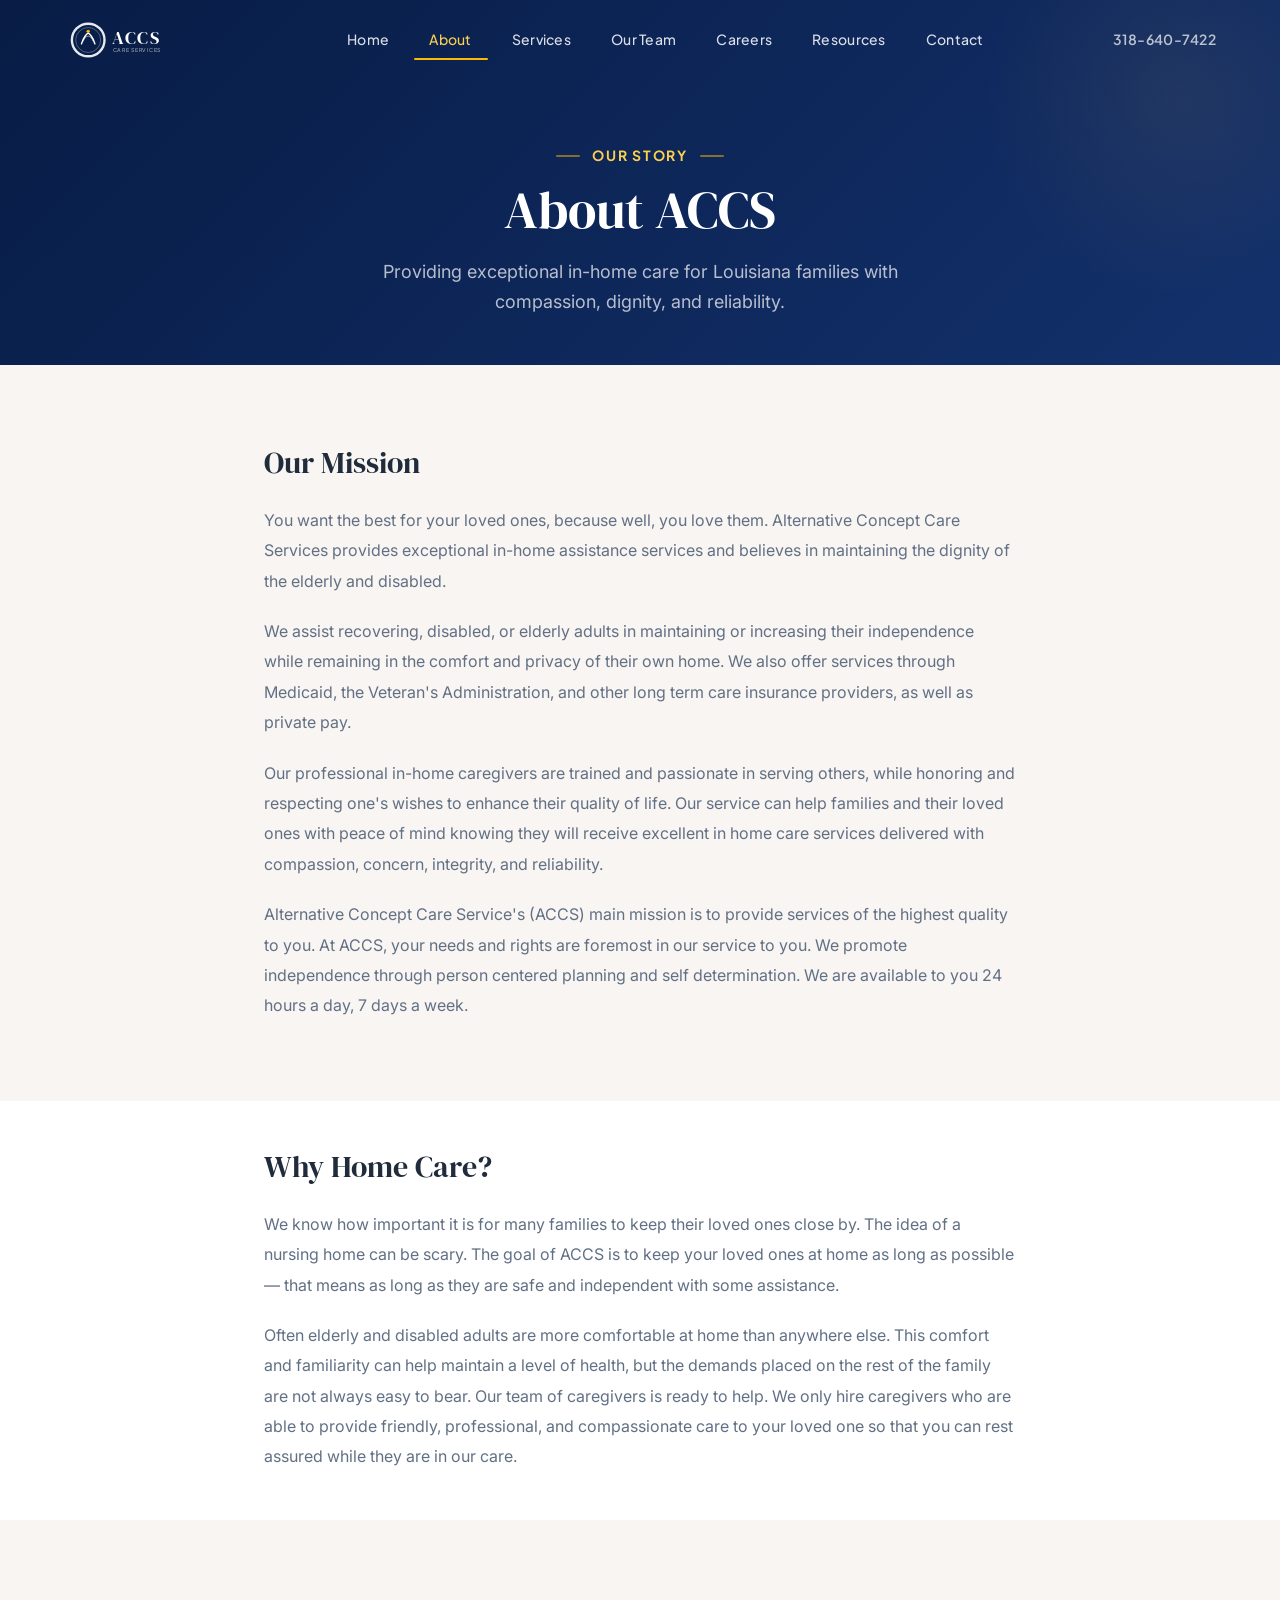
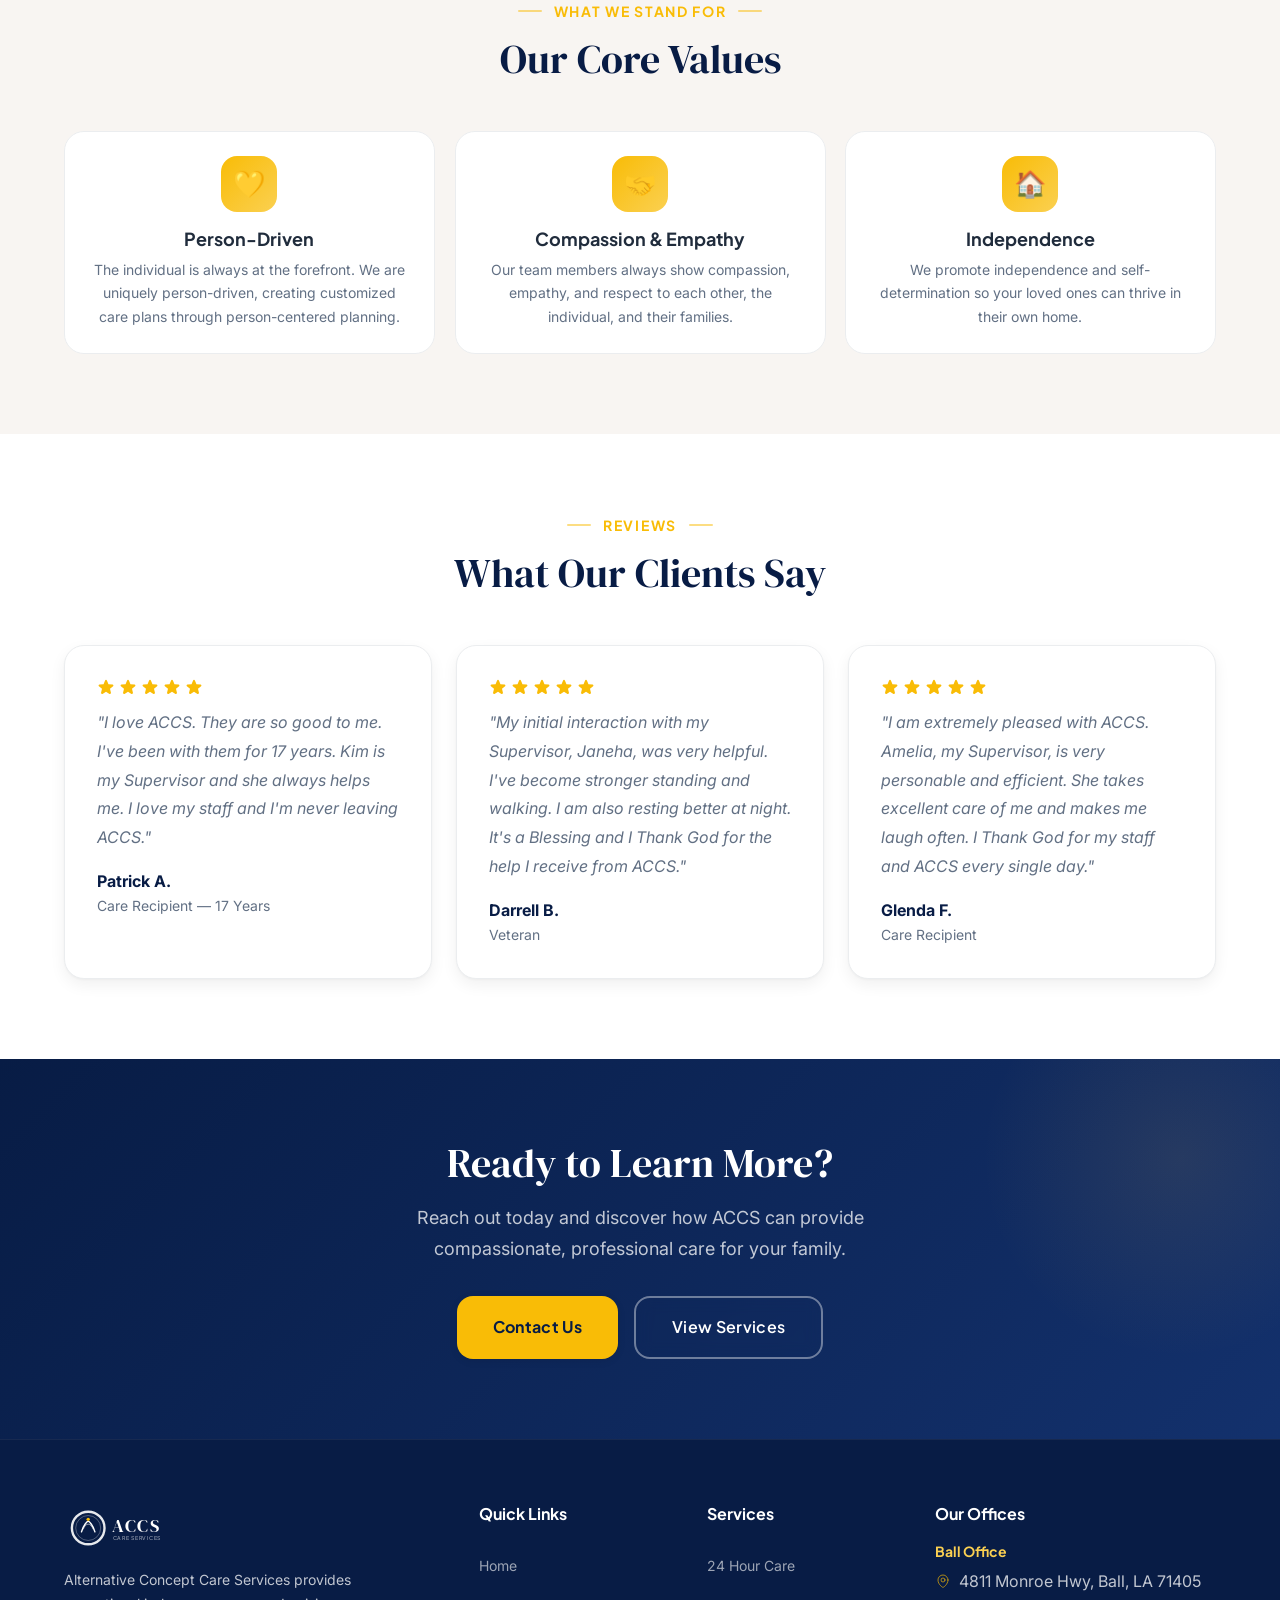
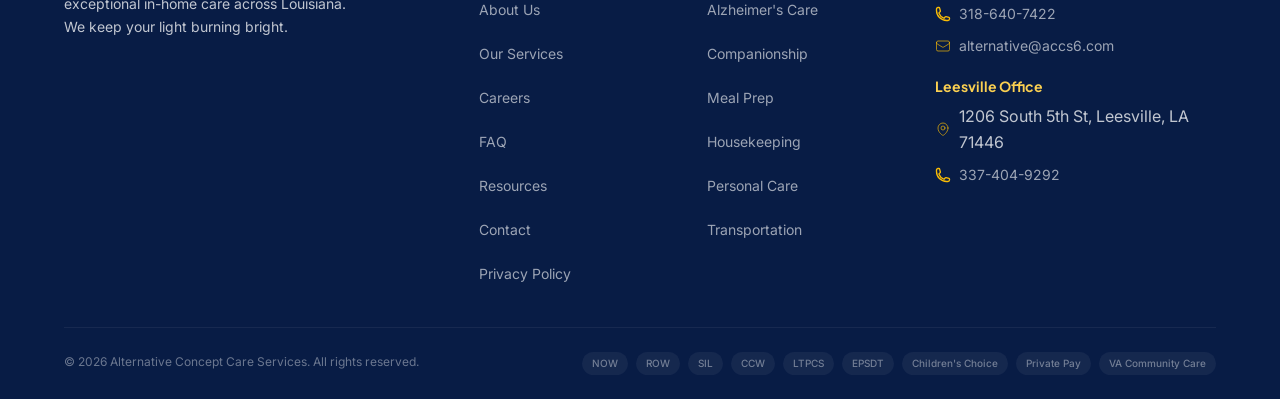
==== commit e543dcdd: "Add mobile hamburger menu and fix untitled button on iOS" ====
--- a/about.html
+++ b/about.html
@@ -3,8 +3,6 @@
 <head>
   <meta charset="UTF-8">
   <meta name="viewport" content="width=device-width, initial-scale=1.0, viewport-fit=cover">
-  <meta name="apple-mobile-web-app-capable" content="yes">
-  <meta name="apple-mobile-web-app-status-bar-style" content="black-translucent">
   <meta name="theme-color" content="#0f172a">
   <meta name="description" content="Learn about Alternative Concept Care Services — our mission, values, and commitment to providing exceptional in-home care across Louisiana.">
   <title>About Us | ACCS — Alternative Concept Care Services</title>
--- a/css/index.css
+++ b/css/index.css
@@ -9,16 +9,16 @@
 /* ── Design Tokens ─────────────────────────────────────────────────────── */
 :root {
   /* Color Palette */
-  --navy-deep:       hsl(215, 45%, 12%);
-  --navy:            hsl(215, 40%, 22%);
-  --navy-mid:        hsl(215, 38%, 30%);
-  --ocean:           hsl(205, 55%, 42%);
-  --ocean-light:     hsl(205, 55%, 52%);
-  --sky:             hsl(200, 70%, 65%);
-  --sky-light:       hsl(200, 70%, 80%);
-  --warmth:          hsl(25, 85%, 55%);
-  --warmth-light:    hsl(30, 90%, 70%);
-  --warmth-glow:     hsl(30, 95%, 60%);
+  --navy-deep:       hsl(220, 80%, 15%);
+  --navy:            hsl(220, 70%, 25%);
+  --navy-mid:        hsl(215, 75%, 35%);
+  --ocean:           hsl(210, 90%, 45%);   /* Vibrant Blue */
+  --ocean-light:     hsl(210, 90%, 55%);
+  --sky:             hsl(205, 80%, 65%);
+  --sky-light:       hsl(205, 80%, 85%);
+  --warmth:          hsl(45, 95%, 50%);    /* Golden Yellow */
+  --warmth-light:    hsl(45, 95%, 65%);
+  --warmth-glow:     hsl(45, 100%, 60%);
   --cream:           hsl(35, 30%, 96%);
   --cream-warm:      hsl(30, 25%, 93%);
   --white:           hsl(0, 0%, 100%);
@@ -82,7 +82,7 @@
   --shadow-lg:   0 10px 15px -3px rgba(0,0,0,0.08), 0 4px 6px -2px rgba(0,0,0,0.04);
   --shadow-xl:   0 20px 25px -5px rgba(0,0,0,0.08), 0 10px 10px -5px rgba(0,0,0,0.03);
   --shadow-2xl:  0 25px 50px -12px rgba(0,0,0,0.15);
-  --shadow-glow: 0 0 30px rgba(230, 140, 50, 0.2);
+  --shadow-glow: 0 0 20px rgba(230, 180, 80, 0.1);
   --shadow-card: 0 1px 3px rgba(0,0,0,0.04), 0 6px 16px rgba(0,0,0,0.06);
 
   /* Transitions */
@@ -105,7 +105,7 @@
   /* Layout */
   --container-max: 1200px;
   --container-narrow: 800px;
-  --header-height: 72px;
+  --header-height: 80px;
   --tab-bar-height: 76px;
 }
 
@@ -177,6 +177,11 @@
   font-weight: 700;
   line-height: 1.2;
   color: var(--text-primary);
+}
+
+h1, h2 {
+  font-family: var(--font-display);
+  font-weight: 400;
 }
 
 /* ── Typography ────────────────────────────────────────────────────────── */
@@ -311,14 +316,16 @@
 }
 
 .btn-primary {
-  background: linear-gradient(135deg, var(--warmth) 0%, var(--warmth-glow) 100%);
-  color: var(--white);
-  box-shadow: 0 4px 14px rgba(230, 140, 50, 0.35);
+  background: var(--warmth);
+  color: var(--navy-deep);
+  font-weight: 700;
+  box-shadow: 0 2px 8px rgba(0, 0, 0, 0.08);
 }
 
 .btn-primary:hover {
-  transform: translateY(-2px);
-  box-shadow: 0 6px 20px rgba(230, 140, 50, 0.45);
+  background: var(--warmth-glow);
+  transform: translateY(-1px);
+  box-shadow: 0 4px 12px rgba(0, 0, 0, 0.12);
 }
 
 .btn-secondary {
@@ -538,6 +545,88 @@
 .reveal-delay-5 { transition-delay: 500ms; }
 .reveal-delay-6 { transition-delay: 600ms; }
 
+/* ── Nav Sliding Indicator ─────────────────────────────────────────────── */
+.desktop-nav {
+  position: relative;
+}
+
+.nav-indicator {
+  position: absolute;
+  bottom: 0;
+  height: 2px;
+  background: var(--warmth);
+  border-radius: 2px;
+  transition: all 0.3s cubic-bezier(0.16, 1, 0.3, 1);
+  opacity: 0;
+  pointer-events: none;
+}
+
+.site-header.scrolled .nav-indicator {
+  background: var(--ocean);
+}
+
+/* ── Hero Stagger Load ─────────────────────────────────────────────────── */
+.hero .hero-badge,
+.hero .hero-title,
+.hero .hero-subtitle,
+.hero .hero-actions {
+  opacity: 0;
+  transform: translateY(32px);
+  transition: opacity 0.9s cubic-bezier(0.16, 1, 0.3, 1),
+              transform 0.9s cubic-bezier(0.16, 1, 0.3, 1);
+}
+
+.hero.hero-loaded .hero-badge {
+  opacity: 1;
+  transform: translateY(0);
+  transition-delay: 0.15s;
+}
+
+.hero.hero-loaded .hero-title {
+  opacity: 1;
+  transform: translateY(0);
+  transition-delay: 0.3s;
+}
+
+.hero.hero-loaded .hero-subtitle {
+  opacity: 1;
+  transform: translateY(0);
+  transition-delay: 0.5s;
+}
+
+.hero.hero-loaded .hero-actions {
+  opacity: 1;
+  transform: translateY(0);
+  transition-delay: 0.65s;
+}
+
+/* ── Enhanced Stagger-In for Cards ─────────────────────────────────────── */
+@keyframes staggerFadeIn {
+  from {
+    opacity: 0;
+    transform: translateY(20px);
+    filter: blur(4px);
+  }
+  to {
+    opacity: 1;
+    transform: translateY(0);
+    filter: blur(0);
+  }
+}
+
+.stagger-in {
+  animation: staggerFadeIn 0.6s cubic-bezier(0.16, 1, 0.3, 1) both;
+}
+
+/* ── Tactile Card States ───────────────────────────────────────────────── */
+.service-card,
+.value-card {
+  transition: transform 0.35s cubic-bezier(0.16, 1, 0.3, 1),
+              box-shadow 0.35s cubic-bezier(0.16, 1, 0.3, 1),
+              border-color 0.35s ease;
+  will-change: transform;
+}
+
 /* ── Utility Classes ───────────────────────────────────────────────────── */
 .sr-only {
   position: absolute;
@@ -574,12 +663,8 @@
    xl: 1280px — large desktops
 */
 
-/* Bottom bar spacing for mobile */
+/* Mobile spacing */
 @media (max-width: 767px) {
-  body {
-    padding-bottom: calc(var(--tab-bar-height) + env(safe-area-inset-bottom, 0px));
-  }
-  
   .section {
     padding: var(--space-12) 0;
   }
@@ -600,3 +685,32 @@
     padding: var(--space-20) 0;
   }
 }
+
+/* ── Accessibility: Reduced Motion ─────────────────────────────────────── */
+@media (prefers-reduced-motion: reduce) {
+  *,
+  *::before,
+  *::after {
+    animation-duration: 0.01ms !important;
+    animation-iteration-count: 1 !important;
+    transition-duration: 0.01ms !important;
+    scroll-behavior: auto !important;
+  }
+
+  .reveal {
+    opacity: 1;
+    transform: none;
+  }
+
+  .hero .hero-badge,
+  .hero .hero-title,
+  .hero .hero-subtitle,
+  .hero .hero-actions {
+    opacity: 1;
+    transform: none;
+  }
+
+  .hero-beacon {
+    display: none;
+  }
+}
--- a/css/components.css
+++ b/css/components.css
@@ -25,6 +25,17 @@
   height: 60px;
 }
 
+.site-header.header-hidden {
+  transform: translateY(-100%);
+  pointer-events: none;
+}
+
+.fab-call.fab-hidden {
+  opacity: 0;
+  transform: scale(0.6) translateY(20px);
+  pointer-events: none;
+}
+
 .header-inner {
   max-width: var(--container-max);
   margin: 0 auto;
@@ -42,6 +53,12 @@
   align-items: center;
   gap: var(--space-3);
   z-index: 10;
+  color: var(--white);
+  transition: color var(--duration-base) var(--ease-out);
+}
+
+.site-header.scrolled .logo {
+  color: var(--navy-deep);
 }
 
 .logo-icon {
@@ -84,7 +101,7 @@
 .desktop-nav {
   display: none;
   align-items: center;
-  gap: var(--space-1);
+  gap: var(--space-2);
 }
 
 .desktop-nav a {
@@ -92,10 +109,11 @@
   font-size: var(--text-sm);
   font-weight: 500;
   color: rgba(255, 255, 255, 0.85);
-  padding: 8px 14px;
+  padding: 8px 16px;
   border-radius: var(--radius-md);
-  transition: all var(--duration-fast);
-  letter-spacing: 0.01em;
+  transition: all var(--duration-base) var(--ease-out);
+  letter-spacing: 0.02em;
+  position: relative;
 }
 
 .desktop-nav a:hover {
@@ -128,7 +146,7 @@
   display: none;
 }
 
-@media (min-width: 1024px) {
+@media (min-width: 768px) {
   .desktop-nav {
     display: flex;
   }
@@ -144,29 +162,25 @@
     font-family: var(--font-heading);
     font-size: var(--text-sm);
     font-weight: 600;
-    color: var(--white);
-    padding: 10px 20px;
-    border-radius: var(--radius-full);
-    background: rgba(255, 255, 255, 0.12);
-    border: 1px solid rgba(255, 255, 255, 0.2);
+    color: rgba(255, 255, 255, 0.7);
+    padding: 8px 0;
+    letter-spacing: 0.03em;
     transition: all var(--duration-base) var(--ease-out);
+    border: none;
+    background: none;
+    border-radius: 0;
   }
 
   .header-phone:hover {
-    background: var(--warmth);
-    border-color: var(--warmth);
-    box-shadow: 0 4px 14px rgba(230, 140, 50, 0.35);
+    color: var(--warmth-light);
   }
 
   .site-header.scrolled .header-phone {
-    background: var(--warmth);
-    color: var(--white);
-    border-color: var(--warmth);
+    color: var(--text-secondary);
   }
 
   .site-header.scrolled .header-phone:hover {
-    background: var(--warmth-glow);
-    transform: translateY(-1px);
+    color: var(--warmth);
   }
 }
 
@@ -176,7 +190,7 @@
   bottom: 0;
   left: 0;
   right: 0;
-  height: var(--tab-bar-height);
+  height: calc(var(--tab-bar-height) + env(safe-area-inset-bottom, 0px));
   padding-bottom: env(safe-area-inset-bottom, 0px);
   background: var(--surface-glass);
   backdrop-filter: blur(24px) saturate(180%);
@@ -263,6 +277,10 @@
 }
 
 /* ── Hero Section ──────────────────────────────────────────────────────── */
+html {
+  overflow-x: hidden;
+}
+
 .hero {
   position: relative;
   min-height: 100vh;
@@ -279,7 +297,8 @@
   z-index: 0;
 }
 
-.hero-bg img {
+.hero-bg img,
+.hero-bg video {
   width: 100%;
   height: 100%;
   object-fit: cover;
@@ -336,7 +355,6 @@
   letter-spacing: 0.06em;
   text-transform: uppercase;
   margin-bottom: var(--space-6);
-  animation: fadeInUp 0.8s var(--ease-out) both;
 }
 
 .hero-badge .pulse-dot {
@@ -355,12 +373,23 @@
   color: var(--white);
   line-height: 1.1;
   margin-bottom: var(--space-6);
-  animation: fadeInUp 0.8s var(--ease-out) 0.1s both;
 }
 
 .hero-title .highlight {
-  color: var(--warmth-light);
+  font-style: italic;
   position: relative;
+}
+
+.hero-title .highlight::after {
+  content: '';
+  position: absolute;
+  left: 0;
+  bottom: 0.08em;
+  width: 100%;
+  height: 3px;
+  background: var(--warmth);
+  opacity: 0.5;
+  border-radius: 2px;
 }
 
 .hero-subtitle {
@@ -369,14 +398,12 @@
   line-height: 1.7;
   margin-bottom: var(--space-8);
   max-width: 520px;
-  animation: fadeInUp 0.8s var(--ease-out) 0.2s both;
 }
 
 .hero-actions {
   display: flex;
   flex-wrap: wrap;
   gap: var(--space-4);
-  animation: fadeInUp 0.8s var(--ease-out) 0.3s both;
 }
 
 @media (max-width: 767px) {
@@ -385,12 +412,21 @@
   }
   
   .hero-content {
-    padding: var(--space-8) 0 var(--space-12);
+    padding: var(--space-8) var(--space-5) var(--space-12);
+  }
+
+  .hero-title {
+    font-size: clamp(1.75rem, 7vw, 2.5rem);
+    line-height: 1.15;
+  }
+
+  .hero-subtitle {
+    font-size: var(--text-base);
   }
 
   .hero-beacon {
     top: 5%;
-    right: -10%;
+    right: 5%;
     width: 200px;
     height: 200px;
   }
@@ -402,6 +438,271 @@
   .hero-actions .btn {
     width: 100%;
     justify-content: center;
+  }
+
+  .site-header {
+    --header-height: 52px;
+  }
+
+  .site-header.scrolled {
+    background: rgba(255, 255, 255, 0.97);
+    backdrop-filter: none;
+    -webkit-backdrop-filter: none;
+  }
+
+  .site-header.scrolled .header-inner {
+    height: 52px;
+  }
+
+  .fab-call {
+    animation: none;
+  }
+
+  .hero-beacon {
+    animation: none;
+  }
+
+  .pulse-dot {
+    animation: none;
+  }
+}
+
+/* ── Mobile Hamburger Button ────────────────────────────────────────────── */
+.mobile-menu-btn {
+  display: none;
+  flex-direction: column;
+  justify-content: center;
+  align-items: center;
+  width: 48px;
+  height: 48px;
+  padding: 0;
+  margin: 0;
+  background: none;
+  border: none;
+  cursor: pointer;
+  z-index: calc(var(--z-overlay) + 10);
+  -webkit-tap-highlight-color: transparent;
+  gap: 6px;
+  position: relative;
+  flex-shrink: 0;
+}
+
+.hamburger-line {
+  display: block;
+  width: 24px;
+  height: 2.5px;
+  background: var(--white);
+  border-radius: 2px;
+  transition: all 0.35s cubic-bezier(0.16, 1, 0.3, 1);
+  transform-origin: center;
+  pointer-events: none;
+}
+
+.site-header.scrolled .hamburger-line {
+  background: var(--navy-deep);
+}
+
+/* Morph to ✕ */
+.mobile-menu-btn.active .hamburger-line:nth-child(1) {
+  transform: translateY(8.5px) rotate(45deg);
+  background: var(--white);
+}
+
+.mobile-menu-btn.active .hamburger-line:nth-child(2) {
+  opacity: 0;
+  transform: scaleX(0);
+}
+
+.mobile-menu-btn.active .hamburger-line:nth-child(3) {
+  transform: translateY(-8.5px) rotate(-45deg);
+  background: var(--white);
+}
+
+@media screen and (max-width: 767px) {
+  .mobile-menu-btn {
+    display: flex !important;
+  }
+}
+
+/* ── Mobile Drawer ──────────────────────────────────────────────────────── */
+.mobile-drawer {
+  position: fixed;
+  inset: 0;
+  z-index: var(--z-overlay);
+  pointer-events: none;
+  visibility: hidden;
+}
+
+.mobile-drawer.open {
+  pointer-events: auto;
+  visibility: visible;
+}
+
+/* Dark overlay */
+.mobile-drawer-overlay {
+  position: absolute;
+  inset: 0;
+  background: rgba(10, 15, 30, 0.6);
+  backdrop-filter: blur(4px);
+  -webkit-backdrop-filter: blur(4px);
+  opacity: 0;
+  transition: opacity 0.4s cubic-bezier(0.16, 1, 0.3, 1);
+}
+
+.mobile-drawer.open .mobile-drawer-overlay {
+  opacity: 1;
+}
+
+/* Slide-in panel */
+.mobile-drawer-panel {
+  position: absolute;
+  top: 0;
+  right: 0;
+  width: 85%;
+  max-width: 360px;
+  height: 100%;
+  background: var(--navy-deep);
+  background-image:
+    radial-gradient(ellipse at top right, rgba(45, 120, 180, 0.12) 0%, transparent 60%),
+    radial-gradient(ellipse at bottom left, rgba(230, 180, 80, 0.06) 0%, transparent 50%);
+  display: flex;
+  flex-direction: column;
+  padding: env(safe-area-inset-top, 0px) var(--space-6) env(safe-area-inset-bottom, 24px);
+  transform: translateX(105%);
+  transition: transform 0.45s cubic-bezier(0.16, 1, 0.3, 1);
+  box-shadow: -10px 0 40px rgba(0, 0, 0, 0.3);
+  overflow-y: auto;
+  -webkit-overflow-scrolling: touch;
+}
+
+.mobile-drawer.open .mobile-drawer-panel {
+  transform: translateX(0);
+}
+
+/* Drawer header */
+.mobile-drawer-header {
+  display: flex;
+  align-items: center;
+  justify-content: space-between;
+  padding: var(--space-5) 0;
+  margin-bottom: var(--space-4);
+  border-bottom: 1px solid rgba(255, 255, 255, 0.08);
+}
+
+.mobile-drawer-header .logo {
+  color: var(--white);
+}
+
+.mobile-drawer-close {
+  width: 44px;
+  height: 44px;
+  display: flex;
+  align-items: center;
+  justify-content: center;
+  border: none;
+  background: rgba(255, 255, 255, 0.06);
+  border-radius: var(--radius-lg);
+  color: rgba(255, 255, 255, 0.7);
+  cursor: pointer;
+  transition: all var(--duration-base) var(--ease-out);
+  -webkit-tap-highlight-color: transparent;
+}
+
+.mobile-drawer-close:active {
+  background: rgba(255, 255, 255, 0.12);
+  color: var(--white);
+  transform: scale(0.92);
+}
+
+/* Nav links */
+.mobile-drawer-links {
+  display: flex;
+  flex-direction: column;
+  gap: 2px;
+  flex: 1;
+  padding: var(--space-2) 0;
+}
+
+.mobile-drawer-links a {
+  display: flex;
+  align-items: center;
+  gap: var(--space-3);
+  padding: 14px var(--space-4);
+  font-family: var(--font-heading);
+  font-size: var(--text-lg);
+  font-weight: 600;
+  color: rgba(255, 255, 255, 0.7);
+  border-radius: var(--radius-lg);
+  transition: all var(--duration-base) var(--ease-out);
+  -webkit-tap-highlight-color: transparent;
+  text-decoration: none;
+  position: relative;
+  /* Stagger animation setup */
+  opacity: 0;
+  transform: translateX(20px);
+}
+
+.mobile-drawer.open .mobile-drawer-links a {
+  opacity: 1;
+  transform: translateX(0);
+  transition: all 0.4s cubic-bezier(0.16, 1, 0.3, 1),
+              background var(--duration-base) var(--ease-out);
+}
+
+/* Staggered reveal for each link */
+.mobile-drawer.open .mobile-drawer-links a:nth-child(1) { transition-delay: 0.08s; }
+.mobile-drawer.open .mobile-drawer-links a:nth-child(2) { transition-delay: 0.12s; }
+.mobile-drawer.open .mobile-drawer-links a:nth-child(3) { transition-delay: 0.16s; }
+.mobile-drawer.open .mobile-drawer-links a:nth-child(4) { transition-delay: 0.20s; }
+.mobile-drawer.open .mobile-drawer-links a:nth-child(5) { transition-delay: 0.24s; }
+.mobile-drawer.open .mobile-drawer-links a:nth-child(6) { transition-delay: 0.28s; }
+.mobile-drawer.open .mobile-drawer-links a:nth-child(7) { transition-delay: 0.32s; }
+.mobile-drawer.open .mobile-drawer-links a:nth-child(8) { transition-delay: 0.36s; }
+
+.mobile-drawer-links a:active {
+  background: rgba(255, 255, 255, 0.06);
+  transform: scale(0.98);
+}
+
+.mobile-drawer-links a.active {
+  color: var(--warmth);
+  background: rgba(230, 180, 80, 0.08);
+}
+
+.mobile-drawer-links a.active::before {
+  content: '';
+  position: absolute;
+  left: 0;
+  top: 50%;
+  transform: translateY(-50%);
+  width: 3px;
+  height: 24px;
+  background: var(--warmth);
+  border-radius: 0 3px 3px 0;
+}
+
+/* CTA at bottom */
+.mobile-drawer-cta {
+  padding: var(--space-6) 0 var(--space-4);
+  border-top: 1px solid rgba(255, 255, 255, 0.08);
+  margin-top: auto;
+  opacity: 0;
+  transform: translateY(12px);
+}
+
+.mobile-drawer.open .mobile-drawer-cta {
+  opacity: 1;
+  transform: translateY(0);
+  transition: all 0.4s cubic-bezier(0.16, 1, 0.3, 1);
+  transition-delay: 0.4s;
+}
+
+@media (min-width: 768px) {
+  .mobile-drawer {
+    display: none;
+  }
+  .mobile-menu-btn {
+    display: none;
   }
 }
 
@@ -470,7 +771,8 @@
   box-shadow: var(--shadow-2xl);
 }
 
-.about-image img {
+.about-image img,
+.about-image video {
   width: 100%;
   height: 400px;
   object-fit: cover;
@@ -600,6 +902,13 @@
   color: var(--white);
   font-size: 24px;
   box-shadow: 0 4px 12px rgba(45, 120, 180, 0.25);
+}
+
+.service-icon svg {
+  width: 28px;
+  height: 28px;
+  stroke: var(--white);
+  stroke-width: 1.75;
 }
 
 .service-content h3 {
@@ -724,6 +1033,24 @@
   object-fit: cover;
 }
 
+.team-photo {
+  width: 100px;
+  height: 100px;
+  border-radius: var(--radius-full);
+  margin: 0 auto var(--space-4);
+  object-fit: cover;
+  object-position: center top;
+  box-shadow: 0 4px 16px rgba(0, 0, 0, 0.2);
+  border: 3px solid rgba(255, 255, 255, 0.15);
+}
+
+.team-photo-wide {
+  object-fit: cover;
+  object-position: center 15%;
+  transform: scale(0.85);
+  margin-bottom: calc(var(--space-4) + 8px);
+}
+
 .team-name {
   font-family: var(--font-heading);
   font-size: var(--text-base);
@@ -741,7 +1068,7 @@
 @media (min-width: 768px) {
   .team-scroll {
     display: grid;
-    grid-template-columns: repeat(4, 1fr);
+    grid-template-columns: repeat(3, 1fr);
     gap: var(--space-5);
     overflow: visible;
     padding: 0;
@@ -755,7 +1082,7 @@
 
 @media (min-width: 1024px) {
   .team-scroll {
-    grid-template-columns: repeat(5, 1fr);
+    grid-template-columns: repeat(6, 1fr);
   }
 }
 
@@ -826,6 +1153,28 @@
   font-size: var(--text-sm);
   color: var(--text-secondary);
   margin-top: 2px;
+}
+
+.testimonial-author-block {
+  display: flex;
+  align-items: center;
+  justify-content: center;
+  gap: var(--space-3);
+}
+
+.testimonial-avatar {
+  width: 44px;
+  height: 44px;
+  border-radius: var(--radius-full);
+  background: linear-gradient(135deg, var(--ocean) 0%, var(--sky) 100%);
+  display: flex;
+  align-items: center;
+  justify-content: center;
+  font-family: var(--font-heading);
+  font-size: var(--text-sm);
+  font-weight: 700;
+  color: var(--white);
+  flex-shrink: 0;
 }
 
 /* Carousel controls */
@@ -845,6 +1194,19 @@
   cursor: pointer;
   border: none;
   padding: 0;
+  /* 44px touch target with smaller visual dot */
+  position: relative;
+}
+
+.carousel-dot::before {
+  content: '';
+  position: absolute;
+  top: 50%;
+  left: 50%;
+  transform: translate(-50%, -50%);
+  width: 44px;
+  height: 44px;
+  border-radius: 50%;
 }
 
 .carousel-dot.active {
@@ -978,6 +1340,12 @@
   border-top: 1px solid rgba(255, 255, 255, 0.06);
 }
 
+@media (max-width: 767px) {
+  .site-footer {
+    padding-bottom: calc(var(--tab-bar-height) + env(safe-area-inset-bottom, 0px));
+  }
+}
+
 .footer-grid {
   display: grid;
   grid-template-columns: 1fr;
@@ -1007,6 +1375,9 @@
   display: block;
   font-size: var(--text-sm);
   padding: var(--space-2) 0;
+  min-height: 44px;
+  display: flex;
+  align-items: center;
   color: rgba(255, 255, 255, 0.6);
   transition: color var(--duration-fast);
 }
@@ -1120,6 +1491,13 @@
   align-items: center;
   justify-content: center;
   font-size: 26px;
+}
+
+.value-icon svg {
+  width: 28px;
+  height: 28px;
+  stroke: var(--navy-deep);
+  stroke-width: 1.75;
 }
 
 .value-card h3 {
@@ -1414,3 +1792,131 @@
   color: var(--text-secondary);
   line-height: 1.8;
 }
+
+/* ── FAQ Page ──────────────────────────────────────────────────────────── */
+.faq-group {
+  margin-bottom: var(--space-10);
+}
+
+.faq-group-title {
+  font-size: var(--text-xl);
+  color: var(--navy-deep);
+  margin-bottom: var(--space-5);
+  padding-bottom: var(--space-3);
+  border-bottom: 2px solid var(--warmth-light);
+}
+
+.faq-item {
+  background: var(--white);
+  border: 1px solid var(--border-light);
+  border-radius: var(--radius-lg);
+  margin-bottom: var(--space-3);
+  overflow: hidden;
+  transition: all var(--duration-base) var(--ease-out);
+}
+
+.faq-item:hover {
+  border-color: var(--warmth);
+  box-shadow: var(--shadow-md);
+}
+
+.faq-item[open] {
+  border-color: var(--warmth);
+  box-shadow: var(--shadow-lg);
+}
+
+.faq-question {
+  padding: var(--space-5) var(--space-6);
+  cursor: pointer;
+  font-family: var(--font-heading);
+  font-size: var(--text-base);
+  font-weight: 600;
+  color: var(--navy-deep);
+  list-style: none;
+  display: flex;
+  justify-content: space-between;
+  align-items: center;
+  gap: var(--space-4);
+  min-height: 44px;
+}
+
+.faq-question::-webkit-details-marker {
+  display: none;
+}
+
+.faq-question::after {
+  content: '+';
+  font-size: var(--text-xl);
+  color: var(--warmth);
+  font-weight: 700;
+  flex-shrink: 0;
+  transition: transform var(--duration-base) var(--ease-out);
+}
+
+.faq-item[open] .faq-question::after {
+  content: '−';
+  transform: rotate(180deg);
+}
+
+.faq-answer {
+  padding: 0 var(--space-6) var(--space-6);
+  color: var(--text-secondary);
+  line-height: 1.8;
+  font-size: var(--text-sm);
+}
+
+.faq-answer a {
+  color: var(--warmth);
+  font-weight: 600;
+  text-decoration: underline;
+}
+
+/* ── Legal Pages ───────────────────────────────────────────────────────── */
+.legal-content {
+  line-height: 1.8;
+}
+
+.legal-section {
+  margin-bottom: var(--space-10);
+}
+
+.legal-section h2 {
+  font-size: var(--text-xl);
+  color: var(--navy-deep);
+  margin-bottom: var(--space-4);
+  padding-bottom: var(--space-3);
+  border-bottom: 1px solid var(--border-light);
+}
+
+.legal-section h3 {
+  font-size: var(--text-lg);
+  color: var(--navy);
+  margin: var(--space-5) 0 var(--space-2);
+}
+
+.legal-section p {
+  color: var(--text-secondary);
+  margin-bottom: var(--space-4);
+  font-size: var(--text-base);
+}
+
+.legal-section ul {
+  padding-left: var(--space-6);
+  margin-bottom: var(--space-4);
+}
+
+.legal-section li {
+  color: var(--text-secondary);
+  margin-bottom: var(--space-2);
+  font-size: var(--text-base);
+  line-height: 1.7;
+}
+
+.legal-section a {
+  color: var(--warmth);
+  font-weight: 600;
+}
+
+.legal-section a:hover {
+  text-decoration: underline;
+}
